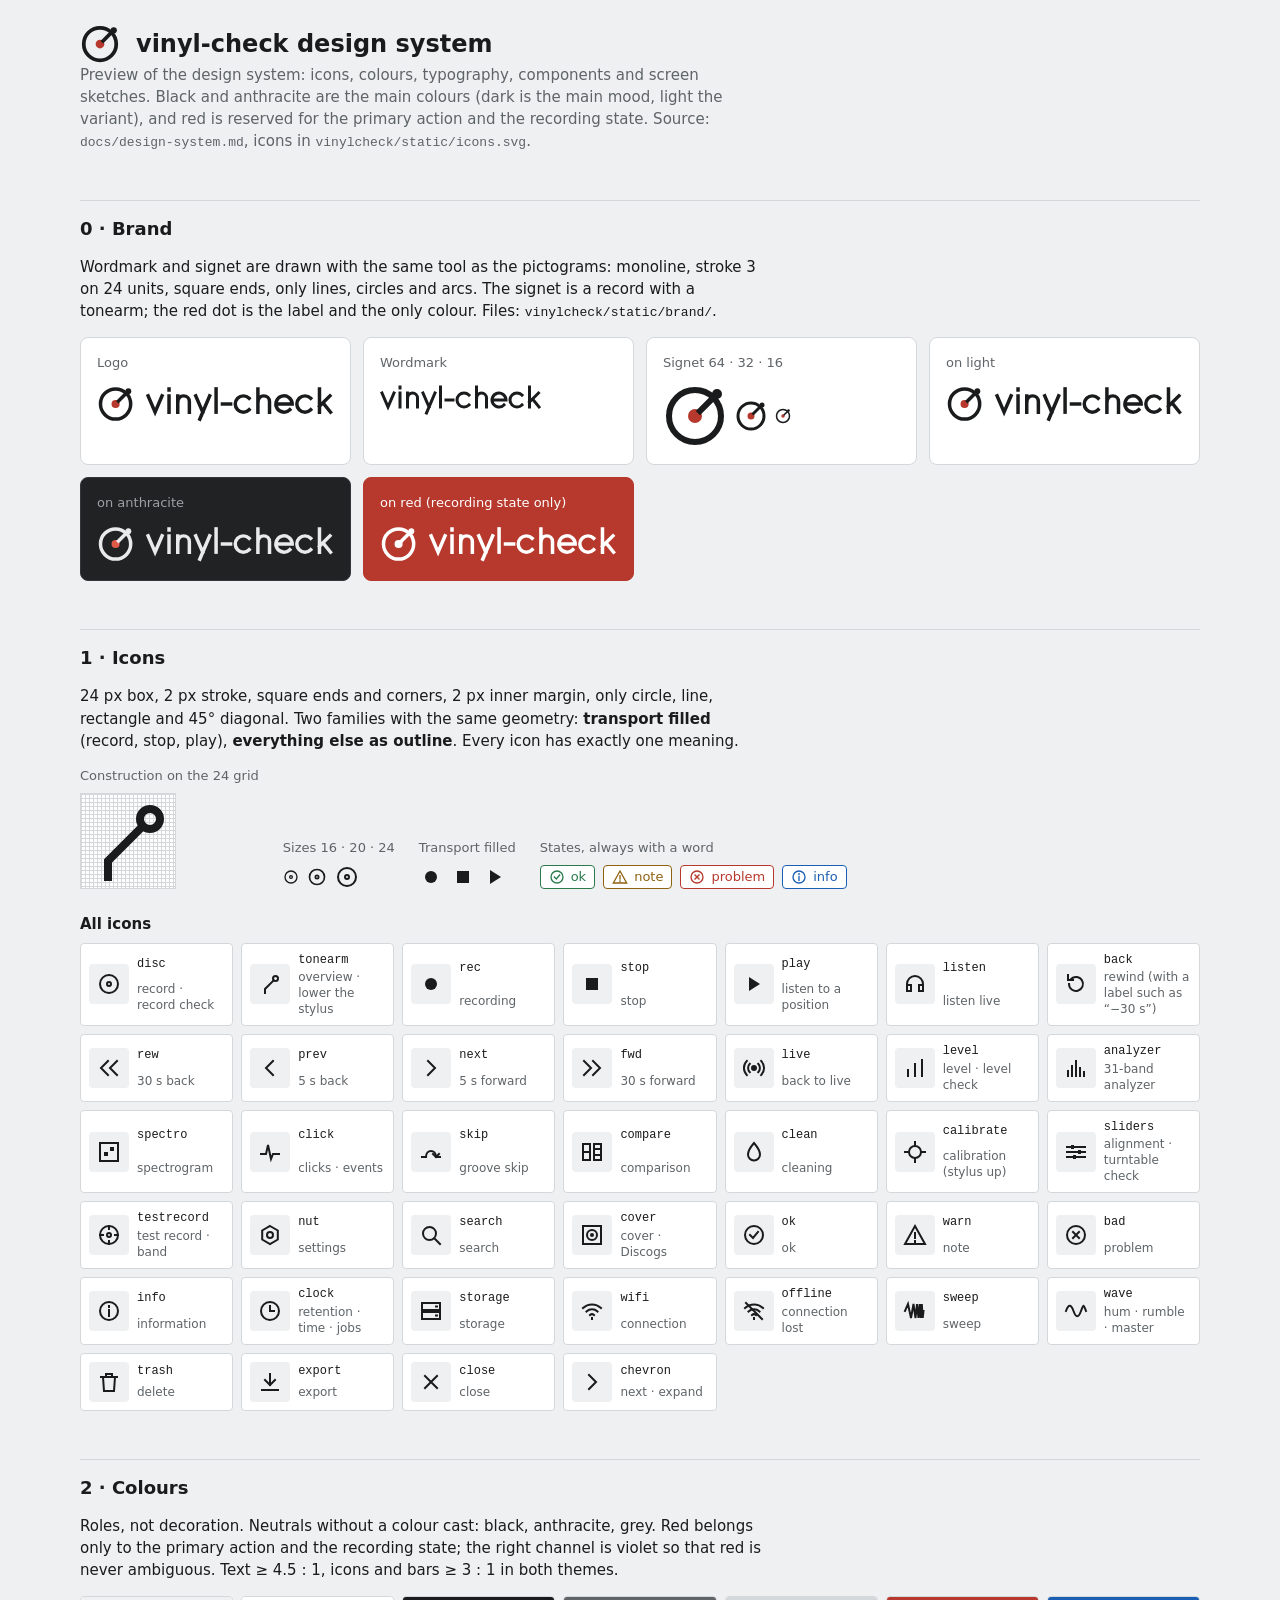
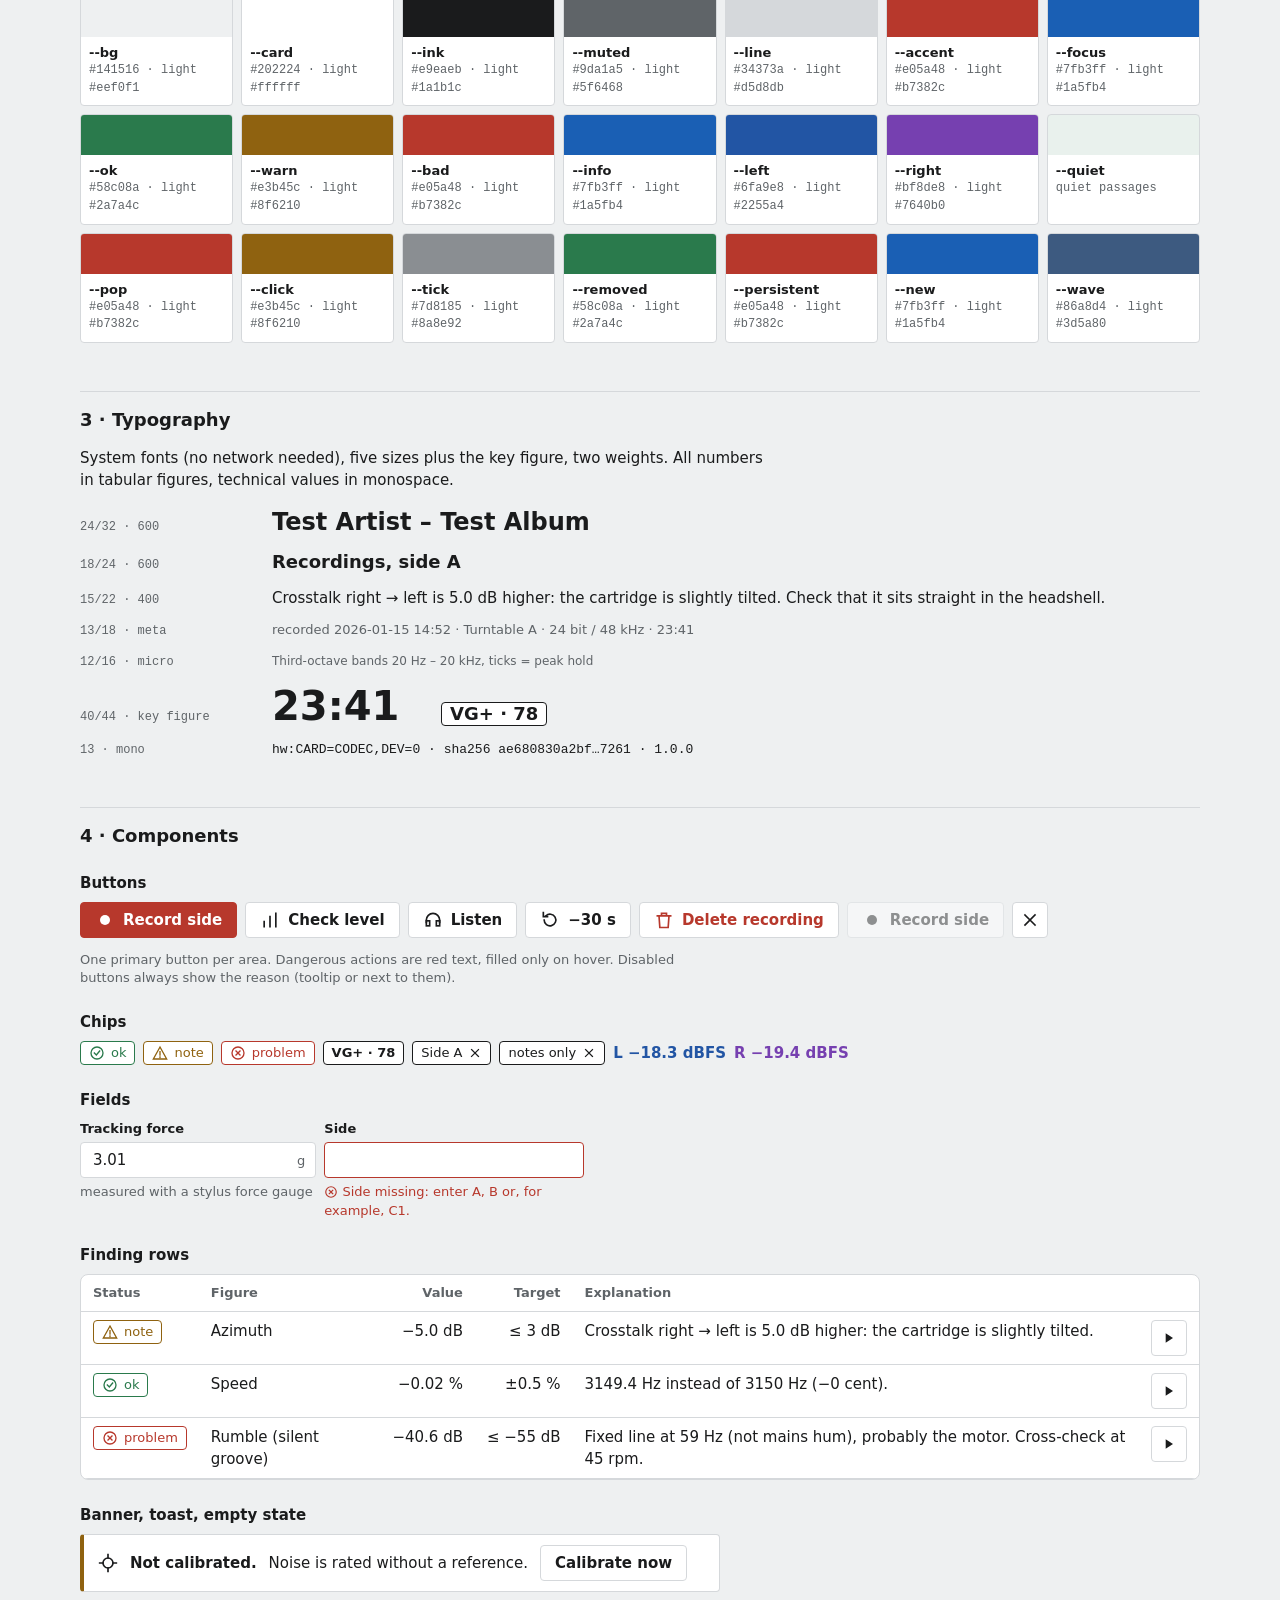
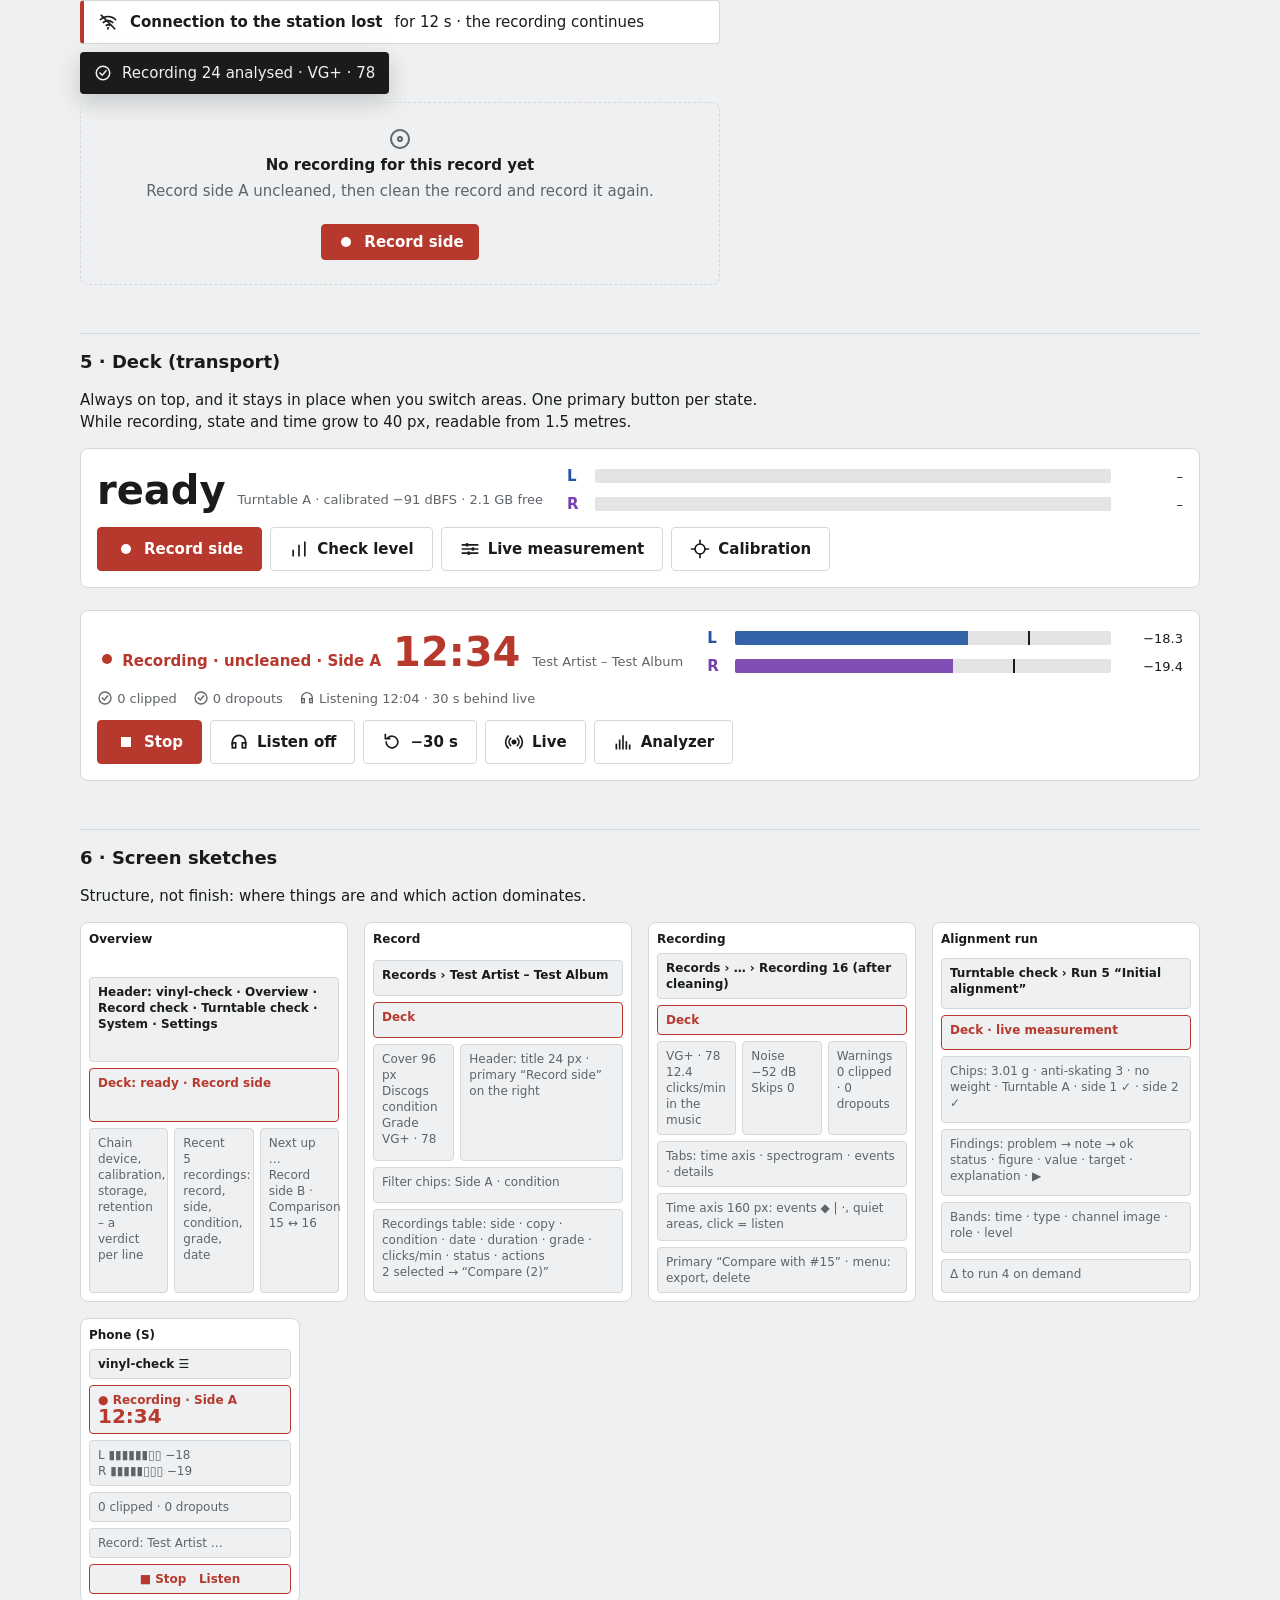
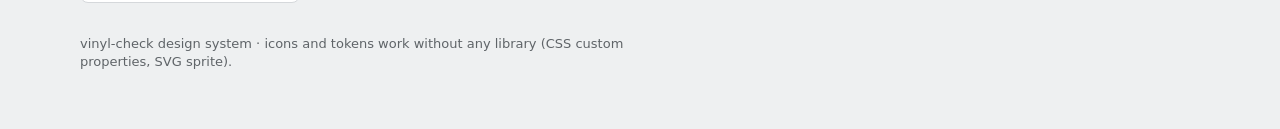
==== docs/design-preview.html @ 753b7df2 "English code base with multilingual interface, packaging and CI - Source code, comments and document" ====
<!doctype html>
<html lang="en">
<meta charset="utf-8">
<meta name="viewport" content="width=device-width, initial-scale=1">
<title>vinyl-check design system</title>
<style>
/* Layout: sections in one column of at most 1120 px, previewing the tokens from docs/design-system.md.
   Dark (black/anthracite) is the main mood and light the variant; red only for the primary action and recording. */
:root {
  --bg:#141516; --card:#202224; --ink:#e9eaeb; --muted:#9da1a5; --line:#34373a;
  --accent:#e05a48; --accent-ink:#141516; --focus:#7fb3ff;
  --ok:#58c08a; --warn:#e3b45c; --bad:#e05a48; --info:#7fb3ff;
  --left:#6fa9e8; --right:#bf8de8; --quiet:rgba(88,192,138,.12); --meter-bg:#2b2e31;
  --pop:#e05a48; --click:#e3b45c; --tick:#7d8185;
  --removed:#58c08a; --persistent:#e05a48; --new:#7fb3ff; --wave:#86a8d4;
  --sans: system-ui, -apple-system, "Segoe UI", Roboto, sans-serif;
  --mono: ui-monospace, "SF Mono", Menlo, Consolas, monospace;
  color-scheme: dark;
}
@media (prefers-color-scheme: light) { :root:not([data-theme="dark"]) {
  --bg:#eef0f1; --card:#ffffff; --ink:#1a1b1c; --muted:#5f6468; --line:#d5d8db;
  --accent:#b7382c; --accent-ink:#ffffff; --focus:#1a5fb4;
  --ok:#2a7a4c; --warn:#8f6210; --bad:#b7382c; --info:#1a5fb4;
  --left:#2255a4; --right:#7640b0; --quiet:rgba(42,122,76,.10); --meter-bg:#e2e4e6;
  --pop:#b7382c; --click:#8f6210; --tick:#8a8e92;
  --removed:#2a7a4c; --persistent:#b7382c; --new:#1a5fb4; --wave:#3d5a80; color-scheme: light; } }
:root[data-theme="light"] {
  --bg:#eef0f1; --card:#ffffff; --ink:#1a1b1c; --muted:#5f6468; --line:#d5d8db;
  --accent:#b7382c; --accent-ink:#ffffff; --focus:#1a5fb4;
  --ok:#2a7a4c; --warn:#8f6210; --bad:#b7382c; --info:#1a5fb4;
  --left:#2255a4; --right:#7640b0; --quiet:rgba(42,122,76,.10); --meter-bg:#e2e4e6;
  --pop:#b7382c; --click:#8f6210; --tick:#8a8e92;
  --removed:#2a7a4c; --persistent:#b7382c; --new:#1a5fb4; --wave:#3d5a80; color-scheme: light; }
* { box-sizing: border-box; }
body { margin:0; background:var(--bg); color:var(--ink); font:15px/1.47 var(--sans); font-variant-numeric: tabular-nums;
  padding-left:max(16px, env(safe-area-inset-left, 0px)); padding-right:max(16px, env(safe-area-inset-right, 0px)); padding-block: 0 48px; }
.wrap { max-width:1120px; margin:0 auto; }
h1 { font-size:24px; line-height:32px; margin:24px 0 4px; font-weight:600; text-wrap:balance; }
h2 { font-size:18px; line-height:24px; margin:48px 0 12px; font-weight:600; padding-top:16px; border-top:1px solid var(--line); }
h3 { font-size:15px; line-height:22px; margin:24px 0 8px; font-weight:600; }
p, li { max-width:72ch; } .lead { color:var(--muted); margin:0 0 8px; }
.meta { font-size:13px; line-height:18px; color:var(--muted); }
code, .mono { font-family:var(--mono); font-size:13px; }
a { color:var(--info); }
:focus-visible { outline:2px solid var(--focus); outline-offset:2px; }
.i { display:inline-block; vertical-align:-0.2em; flex:none; }
/* Brand */
.brand { display:grid; grid-template-columns:repeat(auto-fit, minmax(260px, 1fr)); gap:12px; }
.bcard { background:var(--card); border:1px solid var(--line); border-radius:8px; padding:16px; display:grid; gap:12px; align-content:start; min-width:0; }
.bcard.forced-light { background:#ffffff; color:#1a1b1c; --accent:#b7382c; border-color:#d5d8db; }
.bcard.forced-light .meta { color:#5f6468; }
.bcard.forced-dark { background:#202224; color:#e9eaeb; --accent:#e05a48; border-color:#34373a; }
.bcard.forced-dark .meta { color:#9da1a5; }
.bcard.forced-accent { background:#b7382c; color:#ffffff; --accent:#ffffff; border-color:#b7382c; }
.bcard.forced-accent .meta { color:#ffffff; }
/* Icons */
.icons { display:grid; grid-template-columns:repeat(auto-fill, minmax(150px, 1fr)); gap:8px; }
.ic { display:grid; grid-template-columns:40px 1fr; grid-template-rows:auto auto; column-gap:8px; align-items:center; padding:8px; background:var(--card); border:1px solid var(--line); border-radius:4px; min-width:0; }
.ic-box { grid-row:1 / span 2; width:40px; height:40px; display:flex; align-items:center; justify-content:center; border-radius:4px; background:var(--bg); }
.ic code { font-size:12px; } .ic span { font-size:12px; line-height:16px; color:var(--muted); }
.row { display:flex; flex-wrap:wrap; gap:8px; align-items:center; }
.grid24 { width:96px; height:96px; background-color:var(--card); border:1px solid var(--line);
  background-image:linear-gradient(var(--line) 1px, transparent 1px), linear-gradient(90deg, var(--line) 1px, transparent 1px); background-size:4px 4px; display:flex; align-items:center; justify-content:center; }
.grid24 svg { width:96px; height:96px; }
.fam { display:flex; gap:24px; flex-wrap:wrap; align-items:flex-end; }
.fam > div { display:flex; flex-direction:column; gap:8px; align-items:flex-start; }
/* Colours */
.sw { display:grid; grid-template-columns:repeat(auto-fill, minmax(150px, 1fr)); gap:8px; }
.sw > div { border:1px solid var(--line); border-radius:4px; overflow:hidden; background:var(--card); min-width:0; }
.sw i { display:block; height:40px; }
.sw b { display:block; padding:6px 8px 0; font-size:13px; font-weight:600; }
.sw span { display:block; padding:0 8px 8px; font-size:12px; color:var(--muted); font-family:var(--mono); }
/* Typography */
.type { display:grid; gap:12px; }
.type > div { display:grid; grid-template-columns:minmax(120px, 180px) 1fr; gap:12px; align-items:baseline; min-width:0; }
.type small { font-size:12px; color:var(--muted); font-family:var(--mono); }
.t-title { font-size:24px; line-height:32px; font-weight:600; } .t-h2 { font-size:18px; line-height:24px; font-weight:600; }
.t-body { font-size:15px; line-height:22px; } .t-meta { font-size:13px; line-height:18px; color:var(--muted); }
.t-micro { font-size:12px; line-height:16px; color:var(--muted); } .t-kpi { font-size:40px; line-height:44px; font-weight:600; }
/* Components */
button { font:inherit; font-weight:600; min-height:36px; padding:0 14px; border-radius:4px; border:1px solid var(--line); background:var(--card); color:var(--ink); display:inline-flex; align-items:center; gap:8px; cursor:pointer; }
button.primary { background:var(--accent); border-color:var(--accent); color:var(--accent-ink); }
button.danger { color:var(--bad); } button.danger:hover { background:var(--bad); color:var(--accent-ink); border-color:var(--bad); }
button:disabled { opacity:.45; cursor:default; } button.big { min-height:44px; padding:0 18px; }
button.icon { width:36px; padding:0; justify-content:center; }
.chip { display:inline-flex; align-items:center; gap:6px; font-size:13px; line-height:18px; padding:2px 8px; border-radius:4px; border:1px solid currentColor; background:var(--card); }
.chip.ok { color:var(--ok); } .chip.warn { color:var(--warn); } .chip.bad { color:var(--bad); } .chip.info { color:var(--info); }
.chip.grade { color:var(--ink); font-weight:600; } .chip.filter { color:var(--ink); }
.L { color:var(--left); font-weight:600; } .R { color:var(--right); font-weight:600; }
.field { display:grid; gap:4px; max-width:260px; } .field label { font-weight:600; font-size:13px; }
.field .in { display:flex; align-items:center; border:1px solid var(--line); border-radius:4px; background:var(--card); min-height:36px; padding:0 10px; gap:8px; }
.field .in input { border:0; background:transparent; color:inherit; font:inherit; width:100%; min-width:0; outline:none; }
.field .in span { color:var(--muted); font-size:13px; } .field .help { font-size:13px; color:var(--muted); }
.field.err .in { border-color:var(--bad); } .field.err .help { color:var(--bad); }
table { border-collapse:collapse; width:100%; font-size:15px; } th, td { text-align:left; padding:8px 12px; border-bottom:1px solid var(--line); vertical-align:top; }
th { font-size:13px; color:var(--muted); font-weight:600; } td.num, th.num { text-align:right; white-space:nowrap; }
.tbl { overflow-x:auto; background:var(--card); border:1px solid var(--line); border-radius:8px; }
.banner { display:flex; gap:12px; align-items:center; padding:10px 14px; border:1px solid var(--line); border-left:4px solid var(--warn); border-radius:4px; background:var(--card); flex-wrap:wrap; }
.banner.bad { border-left-color:var(--bad); } .banner.info { border-left-color:var(--info); }
.toast { display:inline-flex; gap:10px; align-items:center; padding:10px 14px; background:var(--ink); color:var(--bg); border-radius:4px; box-shadow:0 8px 24px rgba(0,0,0,.18); }
.empty { padding:24px; text-align:center; color:var(--muted); border:1px dashed var(--line); border-radius:8px; }
.empty b { color:var(--ink); display:block; margin-bottom:4px; }
/* Deck */
.deck { background:var(--card); border:1px solid var(--line); border-radius:8px; padding:16px; display:grid; gap:12px; }
.deck .top { display:flex; gap:16px 24px; flex-wrap:wrap; align-items:center; justify-content:space-between; }
.state { display:flex; gap:12px; align-items:baseline; flex-wrap:wrap; }
.state .kpi { font-size:40px; line-height:44px; font-weight:600; }
.deck.rec .state .kpi, .deck.rec .state .w { color:var(--accent); }
.meter { display:grid; gap:6px; flex:1 1 280px; min-width:0; }
.ch { display:grid; grid-template-columns:20px 1fr 64px; gap:8px; align-items:center; }
.bar { height:14px; background:var(--meter-bg); border-radius:2px; position:relative; overflow:hidden; }
.bar i { position:absolute; left:0; top:0; bottom:0; } .bar .rms { opacity:.9; } .bar .pk { width:2px; background:var(--ink); }
.ch:nth-child(1) .rms { background:var(--left); } .ch:nth-child(2) .rms { background:var(--right); }
.ch .v { text-align:right; font-size:13px; }
.warnline { display:flex; gap:16px; flex-wrap:wrap; font-size:13px; color:var(--muted); }
.buttons { display:flex; gap:8px; flex-wrap:wrap; }
/* Screen sketches */
.sk { display:grid; grid-template-columns:repeat(auto-fit, minmax(260px, 1fr)); gap:16px; }
.frame { border:1px solid var(--line); border-radius:8px; background:var(--card); padding:8px; display:grid; gap:6px; font-size:12px; line-height:16px; color:var(--muted); min-width:0; }
.frame .b { border:1px solid var(--line); border-radius:4px; padding:6px 8px; background:var(--bg); min-width:0; }
.frame .b.acc { border-color:var(--accent); color:var(--accent); font-weight:600; }
.frame .b.ink { color:var(--ink); font-weight:600; }
.frame .two { display:grid; grid-template-columns:1fr 2fr; gap:6px; } .frame .three { display:grid; grid-template-columns:1fr 1fr 1fr; gap:6px; }
.frame .cap { font-weight:600; color:var(--ink); }
.phone { max-width:220px; }
@media (prefers-reduced-motion: no-preference) { button { transition: background .12s, color .12s; } }
</style>
<svg xmlns="http://www.w3.org/2000/svg" style="display:none">
<!-- vinyl-check icon set (copy of vinylcheck/static/icons.svg): 24 px box, 2 px stroke, square ends and corners,
     2 px inner margin, only circle/line/rectangle/45°. Outline = objects and states, filled = transport
     (rec, stop, play). Usage: &lt;svg class="i" width="20" height="20" aria-hidden="true"&gt;&lt;use href="icons.svg#i-rec"/&gt;&lt;/svg&gt;
     Every icon has exactly one meaning (list in docs/design-system.md). -->
<symbol id="i-disc" viewBox="0 0 24 24"><g fill="none" stroke="currentColor" stroke-width="2" stroke-linecap="square" stroke-linejoin="miter"><circle cx="12" cy="12" r="9"/><circle cx="12" cy="12" r="2"/></g></symbol>
<symbol id="i-tonearm" viewBox="0 0 24 24"><g fill="none" stroke="currentColor" stroke-width="2" stroke-linecap="square" stroke-linejoin="miter"><circle cx="17.5" cy="6.5" r="2.5"/><path d="M15.7 8.3 7 17v4"/></g></symbol>
<symbol id="i-rec" viewBox="0 0 24 24"><g fill="currentColor" stroke="none"><circle cx="12" cy="12" r="6"/></g></symbol>
<symbol id="i-stop" viewBox="0 0 24 24"><g fill="currentColor" stroke="none"><rect x="6" y="6" width="12" height="12"/></g></symbol>
<symbol id="i-play" viewBox="0 0 24 24"><g fill="currentColor" stroke="none"><path d="M7 5v14l11-7z"/></g></symbol>
<symbol id="i-listen" viewBox="0 0 24 24"><g fill="none" stroke="currentColor" stroke-width="2" stroke-linecap="square" stroke-linejoin="miter"><path d="M4 15v-3a8 8 0 0 1 16 0v3"/><rect x="4" y="13" width="4" height="6"/><rect x="16" y="13" width="4" height="6"/></g></symbol>
<symbol id="i-back" viewBox="0 0 24 24"><g fill="none" stroke="currentColor" stroke-width="2" stroke-linecap="square" stroke-linejoin="miter"><path d="M5 12a7 7 0 1 0 2.1-5"/><path d="M4 3v5h5"/></g></symbol>
<symbol id="i-live" viewBox="0 0 24 24"><g fill="none" stroke="currentColor" stroke-width="2" stroke-linecap="square" stroke-linejoin="miter"><circle cx="12" cy="12" r="2" fill="currentColor"/><path d="M7.8 7.8a6 6 0 0 0 0 8.4"/><path d="M16.2 7.8a6 6 0 0 1 0 8.4"/><path d="M4.9 4.9a10 10 0 0 0 0 14.2"/><path d="M19.1 4.9a10 10 0 0 1 0 14.2"/></g></symbol>
<symbol id="i-level" viewBox="0 0 24 24"><g fill="none" stroke="currentColor" stroke-width="2" stroke-linecap="square" stroke-linejoin="miter"><path d="M5 20v-6"/><path d="M12 20V8"/><path d="M19 20V4"/></g></symbol>
<symbol id="i-analyzer" viewBox="0 0 24 24"><g fill="none" stroke="currentColor" stroke-width="2" stroke-linecap="square" stroke-linejoin="miter"><path d="M4 20v-5"/><path d="M8 20V10"/><path d="M12 20V5"/><path d="M16 20v-8"/><path d="M20 20v-4"/></g></symbol>
<symbol id="i-spectro" viewBox="0 0 24 24"><g fill="none" stroke="currentColor" stroke-width="2" stroke-linecap="square" stroke-linejoin="miter"><rect x="3" y="3" width="18" height="18"/><rect x="7" y="12" width="4" height="4" fill="currentColor" stroke="none"/><rect x="13" y="7" width="4" height="4" fill="currentColor" stroke="none"/></g></symbol>
<symbol id="i-click" viewBox="0 0 24 24"><g fill="none" stroke="currentColor" stroke-width="2" stroke-linecap="square" stroke-linejoin="miter"><path d="M3 14h5l2-9 3 14 2-5h6"/></g></symbol>
<symbol id="i-skip" viewBox="0 0 24 24"><g fill="none" stroke="currentColor" stroke-width="2" stroke-linecap="square" stroke-linejoin="miter"><path d="M3 17h4"/><path d="M7 17c0-8 10-8 10 0"/><path d="M17 17h4"/><path d="M14 14l3 3 3-3"/></g></symbol>
<symbol id="i-compare" viewBox="0 0 24 24"><g fill="none" stroke="currentColor" stroke-width="2" stroke-linecap="square" stroke-linejoin="miter"><rect x="3" y="4" width="7" height="16"/><rect x="14" y="4" width="7" height="16"/><path d="M5 12h3M16 9h3M16 15h3"/></g></symbol>
<symbol id="i-clean" viewBox="0 0 24 24"><g fill="none" stroke="currentColor" stroke-width="2" stroke-linecap="square" stroke-linejoin="miter"><path d="M12 3c0 0 6 7 6 11.5a6 6 0 0 1-12 0C6 10 12 3 12 3z"/></g></symbol>
<symbol id="i-calibrate" viewBox="0 0 24 24"><g fill="none" stroke="currentColor" stroke-width="2" stroke-linecap="square" stroke-linejoin="miter"><circle cx="12" cy="12" r="6"/><path d="M12 2v4M12 18v4M2 12h4M18 12h4"/></g></symbol>
<symbol id="i-sliders" viewBox="0 0 24 24"><g fill="none" stroke="currentColor" stroke-width="2" stroke-linecap="square" stroke-linejoin="miter"><path d="M3 7h18M3 12h18M3 17h18"/><rect x="7" y="5" width="3" height="4" fill="currentColor" stroke="none"/><rect x="14" y="10" width="3" height="4" fill="currentColor" stroke="none"/><rect x="9" y="15" width="3" height="4" fill="currentColor" stroke="none"/></g></symbol>
<symbol id="i-testrecord" viewBox="0 0 24 24"><g fill="none" stroke="currentColor" stroke-width="2" stroke-linecap="square" stroke-linejoin="miter"><circle cx="12" cy="12" r="9"/><circle cx="12" cy="12" r="2"/><path d="M12 3v3M21 12h-3M12 21v-3M3 12h3"/></g></symbol>
<symbol id="i-nut" viewBox="0 0 24 24"><g fill="none" stroke="currentColor" stroke-width="2" stroke-linecap="square" stroke-linejoin="miter"><path d="M12 3l7.8 4.5v9L12 21l-7.8-4.5v-9z"/><circle cx="12" cy="12" r="3"/></g></symbol>
<symbol id="i-search" viewBox="0 0 24 24"><g fill="none" stroke="currentColor" stroke-width="2" stroke-linecap="square" stroke-linejoin="miter"><circle cx="10.5" cy="10.5" r="6.5"/><path d="M15.5 15.5 21 21"/></g></symbol>
<symbol id="i-cover" viewBox="0 0 24 24"><g fill="none" stroke="currentColor" stroke-width="2" stroke-linecap="square" stroke-linejoin="miter"><rect x="3" y="3" width="18" height="18"/><circle cx="12" cy="12" r="5"/><circle cx="12" cy="12" r="1" fill="currentColor"/></g></symbol>
<symbol id="i-ok" viewBox="0 0 24 24"><g fill="none" stroke="currentColor" stroke-width="2" stroke-linecap="square" stroke-linejoin="miter"><circle cx="12" cy="12" r="9"/><path d="M8 12l3 3 5-6"/></g></symbol>
<symbol id="i-warn" viewBox="0 0 24 24"><g fill="none" stroke="currentColor" stroke-width="2" stroke-linecap="square" stroke-linejoin="miter"><path d="M12 3l10 18H2z"/><path d="M12 10v5"/><path d="M12 18v1"/></g></symbol>
<symbol id="i-bad" viewBox="0 0 24 24"><g fill="none" stroke="currentColor" stroke-width="2" stroke-linecap="square" stroke-linejoin="miter"><circle cx="12" cy="12" r="9"/><path d="M9 9l6 6M15 9l-6 6"/></g></symbol>
<symbol id="i-info" viewBox="0 0 24 24"><g fill="none" stroke="currentColor" stroke-width="2" stroke-linecap="square" stroke-linejoin="miter"><circle cx="12" cy="12" r="9"/><path d="M12 11v6"/><path d="M12 7v1"/></g></symbol>
<symbol id="i-clock" viewBox="0 0 24 24"><g fill="none" stroke="currentColor" stroke-width="2" stroke-linecap="square" stroke-linejoin="miter"><circle cx="12" cy="12" r="9"/><path d="M12 7v5h4"/></g></symbol>
<symbol id="i-storage" viewBox="0 0 24 24"><g fill="none" stroke="currentColor" stroke-width="2" stroke-linecap="square" stroke-linejoin="miter"><rect x="3" y="4" width="18" height="7"/><rect x="3" y="13" width="18" height="7"/><path d="M17 7.5h1M17 16.5h1"/></g></symbol>
<symbol id="i-wifi" viewBox="0 0 24 24"><g fill="none" stroke="currentColor" stroke-width="2" stroke-linecap="square" stroke-linejoin="miter"><path d="M3 9a13 13 0 0 1 18 0"/><path d="M6.5 12.5a8 8 0 0 1 11 0"/><path d="M10 16a3 3 0 0 1 4 0"/><path d="M12 19v1"/></g></symbol>
<symbol id="i-offline" viewBox="0 0 24 24"><g fill="none" stroke="currentColor" stroke-width="2" stroke-linecap="square" stroke-linejoin="miter"><path d="M3 9a13 13 0 0 1 18 0"/><path d="M6.5 12.5a8 8 0 0 1 11 0"/><path d="M10 16a3 3 0 0 1 4 0"/><path d="M12 19v1"/><path d="M4 4l16 16"/></g></symbol>
<symbol id="i-sweep" viewBox="0 0 24 24"><g fill="none" stroke="currentColor" stroke-width="2" stroke-linecap="square" stroke-linejoin="miter"><path d="M2 12 5 5l3 14 2.5-14 2 14 1.5-14 1.5 14 1.2-14 1.1 14 1-14 .9 14 .8-7"/></g></symbol>
<symbol id="i-wave" viewBox="0 0 24 24"><g fill="none" stroke="currentColor" stroke-width="2" stroke-linecap="square" stroke-linejoin="miter"><path d="M2 12c2.5-7 5-7 7.5 0s5 7 7.5 0 2.5-7 5 0"/></g></symbol>
<symbol id="i-trash" viewBox="0 0 24 24"><g fill="none" stroke="currentColor" stroke-width="2" stroke-linecap="square" stroke-linejoin="miter"><path d="M4 7h16M9 7V4h6v3M6 7l1 14h10l1-14"/></g></symbol>
<symbol id="i-export" viewBox="0 0 24 24"><g fill="none" stroke="currentColor" stroke-width="2" stroke-linecap="square" stroke-linejoin="miter"><path d="M12 4v11M7 10l5 5 5-5"/><path d="M4 20h16"/></g></symbol>
<symbol id="i-close" viewBox="0 0 24 24"><g fill="none" stroke="currentColor" stroke-width="2" stroke-linecap="square" stroke-linejoin="miter"><path d="M6 6l12 12M18 6 6 18"/></g></symbol>
<symbol id="i-chevron" viewBox="0 0 24 24"><g fill="none" stroke="currentColor" stroke-width="2" stroke-linecap="square" stroke-linejoin="miter"><path d="M9 5l7 7-7 7"/></g></symbol>
<symbol id="i-rew" viewBox="0 0 24 24"><g fill="none" stroke="currentColor" stroke-width="2" stroke-linecap="square" stroke-linejoin="miter"><path d="M11 5l-7 7 7 7"/><path d="M20 5l-7 7 7 7"/></g></symbol>
<symbol id="i-fwd" viewBox="0 0 24 24"><g fill="none" stroke="currentColor" stroke-width="2" stroke-linecap="square" stroke-linejoin="miter"><path d="M4 5l7 7-7 7"/><path d="M13 5l7 7-7 7"/></g></symbol>
<symbol id="i-prev" viewBox="0 0 24 24"><g fill="none" stroke="currentColor" stroke-width="2" stroke-linecap="square" stroke-linejoin="miter"><path d="M15 5l-7 7 7 7"/></g></symbol>
<symbol id="i-next" viewBox="0 0 24 24"><g fill="none" stroke="currentColor" stroke-width="2" stroke-linecap="square" stroke-linejoin="miter"><path d="M9 5l7 7-7 7"/></g></symbol>
</svg>

<div class="wrap">
<div class="row" style="margin-top:24px;gap:16px"><svg viewBox="0 0 32 32" height="40" role="img" aria-label="vinyl-check signet"><g transform="translate(0 0)"><circle cx="16" cy="16" r="13" fill="none" stroke="currentColor" stroke-width="3"/><circle cx="16" cy="16" r="3.5" fill="var(--accent)"/><circle cx="27" cy="5" r="2.5" fill="currentColor"/><path d="M25.2 6.8 18.5 13.5" fill="none" stroke="currentColor" stroke-width="3" stroke-linecap="square"/></g></svg><h1 style="margin:0">vinyl-check design system</h1></div>
<p class="lead">Preview of the design system: icons, colours, typography, components and screen sketches. Black and anthracite are the main colours (dark is the main mood, light the variant), and red is reserved for the primary action and the recording state. Source: <code>docs/design-system.md</code>, icons in <code>vinylcheck/static/icons.svg</code>.</p>

<h2>0 · Brand</h2>
<p>Wordmark and signet are drawn with the same tool as the pictograms: monoline, stroke 3 on 24 units, square ends, only lines, circles and arcs. The signet is a record with a tonearm; the red dot is the label and the only colour. Files: <code>vinylcheck/static/brand/</code>.</p>
<div class="brand">
  <div class="bcard"><span class="meta">Logo</span><svg viewBox="0 0 204 32" height="40" style="max-width:100%" role="img" aria-label="vinyl-check"><g transform="translate(0 0)"><circle cx="16" cy="16" r="13" fill="none" stroke="currentColor" stroke-width="3"/><circle cx="16" cy="16" r="3.5" fill="var(--accent)"/><circle cx="27" cy="5" r="2.5" fill="currentColor"/><path d="M25.2 6.8 18.5 13.5" fill="none" stroke="currentColor" stroke-width="3" stroke-linecap="square"/></g><g transform="translate(42 0)"><g fill="none" stroke="currentColor" stroke-width="3" stroke-linecap="square" stroke-linejoin="miter" transform="translate(2 1)">
<path transform="translate(0 0)" d="M0 8 L6 22 L12 8"/>
<path transform="translate(16 0)" d="M2 8 V22 M2 2 V3"/>
<path transform="translate(24 0)" d="M1.5 8 V22 M1.5 13 a5 5 0 0 1 10 0 V22"/>
<path transform="translate(41 0)" d="M0 8 L6 22 M12 8 L3.5 28"/>
<path transform="translate(57 0)" d="M1.5 2 V22"/>
<path transform="translate(64 0)" d="M0 15 H7"/>
<path transform="translate(75 0)" d="M11.95 10.05 A7 7 0 1 0 11.95 19.95"/>
<path transform="translate(93 0)" d="M1.5 2 V22 M1.5 13 a5 5 0 0 1 10 0 V22"/>
<path transform="translate(110 0)" d="M0.5 15 H14 A7 7 0 1 0 11.95 19.95"/>
<path transform="translate(128 0)" d="M11.95 10.05 A7 7 0 1 0 11.95 19.95"/>
<path transform="translate(146 0)" d="M1.5 2 V22 M10.5 8 L1.5 17 M4.5 14 L11 22"/>
</g></g></svg></div>
  <div class="bcard"><span class="meta">Wordmark</span><svg viewBox="0 0 162 32" height="32" style="max-width:100%" role="img" aria-label="vinyl-check"><g fill="none" stroke="currentColor" stroke-width="3" stroke-linecap="square" stroke-linejoin="miter" transform="translate(2 1)">
<path transform="translate(0 0)" d="M0 8 L6 22 L12 8"/>
<path transform="translate(16 0)" d="M2 8 V22 M2 2 V3"/>
<path transform="translate(24 0)" d="M1.5 8 V22 M1.5 13 a5 5 0 0 1 10 0 V22"/>
<path transform="translate(41 0)" d="M0 8 L6 22 M12 8 L3.5 28"/>
<path transform="translate(57 0)" d="M1.5 2 V22"/>
<path transform="translate(64 0)" d="M0 15 H7"/>
<path transform="translate(75 0)" d="M11.95 10.05 A7 7 0 1 0 11.95 19.95"/>
<path transform="translate(93 0)" d="M1.5 2 V22 M1.5 13 a5 5 0 0 1 10 0 V22"/>
<path transform="translate(110 0)" d="M0.5 15 H14 A7 7 0 1 0 11.95 19.95"/>
<path transform="translate(128 0)" d="M11.95 10.05 A7 7 0 1 0 11.95 19.95"/>
<path transform="translate(146 0)" d="M1.5 2 V22 M10.5 8 L1.5 17 M4.5 14 L11 22"/>
</g></svg></div>
  <div class="bcard"><span class="meta">Signet 64 · 32 · 16</span><div class="row"><svg viewBox="0 0 32 32" height="64" role="img" aria-label="vinyl-check signet"><g transform="translate(0 0)"><circle cx="16" cy="16" r="13" fill="none" stroke="currentColor" stroke-width="3"/><circle cx="16" cy="16" r="3.5" fill="var(--accent)"/><circle cx="27" cy="5" r="2.5" fill="currentColor"/><path d="M25.2 6.8 18.5 13.5" fill="none" stroke="currentColor" stroke-width="3" stroke-linecap="square"/></g></svg><svg viewBox="0 0 32 32" height="32" role="img" aria-label="vinyl-check signet"><g transform="translate(0 0)"><circle cx="16" cy="16" r="13" fill="none" stroke="currentColor" stroke-width="3"/><circle cx="16" cy="16" r="3.5" fill="var(--accent)"/><circle cx="27" cy="5" r="2.5" fill="currentColor"/><path d="M25.2 6.8 18.5 13.5" fill="none" stroke="currentColor" stroke-width="3" stroke-linecap="square"/></g></svg><svg viewBox="0 0 32 32" height="16" role="img" aria-label="vinyl-check signet"><g transform="translate(0 0)"><circle cx="16" cy="16" r="13" fill="none" stroke="currentColor" stroke-width="3"/><circle cx="16" cy="16" r="3.5" fill="var(--accent)"/><circle cx="27" cy="5" r="2.5" fill="currentColor"/><path d="M25.2 6.8 18.5 13.5" fill="none" stroke="currentColor" stroke-width="3" stroke-linecap="square"/></g></svg></div></div>
  <div class="bcard forced-light"><span class="meta">on light</span><svg viewBox="0 0 204 32" height="40" style="max-width:100%" role="img" aria-label="vinyl-check"><g transform="translate(0 0)"><circle cx="16" cy="16" r="13" fill="none" stroke="currentColor" stroke-width="3"/><circle cx="16" cy="16" r="3.5" fill="var(--accent)"/><circle cx="27" cy="5" r="2.5" fill="currentColor"/><path d="M25.2 6.8 18.5 13.5" fill="none" stroke="currentColor" stroke-width="3" stroke-linecap="square"/></g><g transform="translate(42 0)"><g fill="none" stroke="currentColor" stroke-width="3" stroke-linecap="square" stroke-linejoin="miter" transform="translate(2 1)">
<path transform="translate(0 0)" d="M0 8 L6 22 L12 8"/>
<path transform="translate(16 0)" d="M2 8 V22 M2 2 V3"/>
<path transform="translate(24 0)" d="M1.5 8 V22 M1.5 13 a5 5 0 0 1 10 0 V22"/>
<path transform="translate(41 0)" d="M0 8 L6 22 M12 8 L3.5 28"/>
<path transform="translate(57 0)" d="M1.5 2 V22"/>
<path transform="translate(64 0)" d="M0 15 H7"/>
<path transform="translate(75 0)" d="M11.95 10.05 A7 7 0 1 0 11.95 19.95"/>
<path transform="translate(93 0)" d="M1.5 2 V22 M1.5 13 a5 5 0 0 1 10 0 V22"/>
<path transform="translate(110 0)" d="M0.5 15 H14 A7 7 0 1 0 11.95 19.95"/>
<path transform="translate(128 0)" d="M11.95 10.05 A7 7 0 1 0 11.95 19.95"/>
<path transform="translate(146 0)" d="M1.5 2 V22 M10.5 8 L1.5 17 M4.5 14 L11 22"/>
</g></g></svg></div>
  <div class="bcard forced-dark"><span class="meta">on anthracite</span><svg viewBox="0 0 204 32" height="40" style="max-width:100%" role="img" aria-label="vinyl-check"><g transform="translate(0 0)"><circle cx="16" cy="16" r="13" fill="none" stroke="currentColor" stroke-width="3"/><circle cx="16" cy="16" r="3.5" fill="var(--accent)"/><circle cx="27" cy="5" r="2.5" fill="currentColor"/><path d="M25.2 6.8 18.5 13.5" fill="none" stroke="currentColor" stroke-width="3" stroke-linecap="square"/></g><g transform="translate(42 0)"><g fill="none" stroke="currentColor" stroke-width="3" stroke-linecap="square" stroke-linejoin="miter" transform="translate(2 1)">
<path transform="translate(0 0)" d="M0 8 L6 22 L12 8"/>
<path transform="translate(16 0)" d="M2 8 V22 M2 2 V3"/>
<path transform="translate(24 0)" d="M1.5 8 V22 M1.5 13 a5 5 0 0 1 10 0 V22"/>
<path transform="translate(41 0)" d="M0 8 L6 22 M12 8 L3.5 28"/>
<path transform="translate(57 0)" d="M1.5 2 V22"/>
<path transform="translate(64 0)" d="M0 15 H7"/>
<path transform="translate(75 0)" d="M11.95 10.05 A7 7 0 1 0 11.95 19.95"/>
<path transform="translate(93 0)" d="M1.5 2 V22 M1.5 13 a5 5 0 0 1 10 0 V22"/>
<path transform="translate(110 0)" d="M0.5 15 H14 A7 7 0 1 0 11.95 19.95"/>
<path transform="translate(128 0)" d="M11.95 10.05 A7 7 0 1 0 11.95 19.95"/>
<path transform="translate(146 0)" d="M1.5 2 V22 M10.5 8 L1.5 17 M4.5 14 L11 22"/>
</g></g></svg></div>
  <div class="bcard forced-accent"><span class="meta">on red (recording state only)</span><svg viewBox="0 0 204 32" height="40" style="max-width:100%" role="img" aria-label="vinyl-check"><g transform="translate(0 0)"><circle cx="16" cy="16" r="13" fill="none" stroke="currentColor" stroke-width="3"/><circle cx="16" cy="16" r="3.5" fill="var(--accent)"/><circle cx="27" cy="5" r="2.5" fill="currentColor"/><path d="M25.2 6.8 18.5 13.5" fill="none" stroke="currentColor" stroke-width="3" stroke-linecap="square"/></g><g transform="translate(42 0)"><g fill="none" stroke="currentColor" stroke-width="3" stroke-linecap="square" stroke-linejoin="miter" transform="translate(2 1)">
<path transform="translate(0 0)" d="M0 8 L6 22 L12 8"/>
<path transform="translate(16 0)" d="M2 8 V22 M2 2 V3"/>
<path transform="translate(24 0)" d="M1.5 8 V22 M1.5 13 a5 5 0 0 1 10 0 V22"/>
<path transform="translate(41 0)" d="M0 8 L6 22 M12 8 L3.5 28"/>
<path transform="translate(57 0)" d="M1.5 2 V22"/>
<path transform="translate(64 0)" d="M0 15 H7"/>
<path transform="translate(75 0)" d="M11.95 10.05 A7 7 0 1 0 11.95 19.95"/>
<path transform="translate(93 0)" d="M1.5 2 V22 M1.5 13 a5 5 0 0 1 10 0 V22"/>
<path transform="translate(110 0)" d="M0.5 15 H14 A7 7 0 1 0 11.95 19.95"/>
<path transform="translate(128 0)" d="M11.95 10.05 A7 7 0 1 0 11.95 19.95"/>
<path transform="translate(146 0)" d="M1.5 2 V22 M10.5 8 L1.5 17 M4.5 14 L11 22"/>
</g></g></svg></div>
</div>
<h2>1 · Icons</h2>
<p>24 px box, 2 px stroke, square ends and corners, 2 px inner margin, only circle, line, rectangle and 45° diagonal. Two families with the same geometry: <b>transport filled</b> (record, stop, play), <b>everything else as outline</b>. Every icon has exactly one meaning.</p>
<div class="fam">
  <div><span class="meta">Construction on the 24 grid</span><div class="grid24"><svg class="i" width="96" height="96" aria-hidden="true"><use href="#i-tonearm"/></svg></div></div>
  <div><span class="meta">Sizes 16 · 20 · 24</span><div class="row"><svg class="i" width="16" height="16" aria-hidden="true"><use href="#i-disc"/></svg> <svg class="i" width="20" height="20" aria-hidden="true"><use href="#i-disc"/></svg> <svg class="i" width="24" height="24" aria-hidden="true"><use href="#i-disc"/></svg></div></div>
  <div><span class="meta">Transport filled</span><div class="row"><svg class="i" width="24" height="24" aria-hidden="true"><use href="#i-rec"/></svg> <svg class="i" width="24" height="24" aria-hidden="true"><use href="#i-stop"/></svg> <svg class="i" width="24" height="24" aria-hidden="true"><use href="#i-play"/></svg></div></div>
  <div><span class="meta">States, always with a word</span><div class="row"><span class="chip ok"><svg class="i" width="16" height="16" aria-hidden="true"><use href="#i-ok"/></svg> ok</span><span class="chip warn"><svg class="i" width="16" height="16" aria-hidden="true"><use href="#i-warn"/></svg> note</span><span class="chip bad"><svg class="i" width="16" height="16" aria-hidden="true"><use href="#i-bad"/></svg> problem</span><span class="chip info"><svg class="i" width="16" height="16" aria-hidden="true"><use href="#i-info"/></svg> info</span></div></div>
</div>
<h3>All icons</h3>
<div class="icons">
<div class="ic"><div class="ic-box"><svg class="i" width="24" height="24" aria-hidden="true"><use href="#i-disc"/></svg></div><code>disc</code><span>record · record check</span></div>
<div class="ic"><div class="ic-box"><svg class="i" width="24" height="24" aria-hidden="true"><use href="#i-tonearm"/></svg></div><code>tonearm</code><span>overview · lower the stylus</span></div>
<div class="ic"><div class="ic-box"><svg class="i" width="24" height="24" aria-hidden="true"><use href="#i-rec"/></svg></div><code>rec</code><span>recording</span></div>
<div class="ic"><div class="ic-box"><svg class="i" width="24" height="24" aria-hidden="true"><use href="#i-stop"/></svg></div><code>stop</code><span>stop</span></div>
<div class="ic"><div class="ic-box"><svg class="i" width="24" height="24" aria-hidden="true"><use href="#i-play"/></svg></div><code>play</code><span>listen to a position</span></div>
<div class="ic"><div class="ic-box"><svg class="i" width="24" height="24" aria-hidden="true"><use href="#i-listen"/></svg></div><code>listen</code><span>listen live</span></div>
<div class="ic"><div class="ic-box"><svg class="i" width="24" height="24" aria-hidden="true"><use href="#i-back"/></svg></div><code>back</code><span>rewind (with a label such as “−30 s”)</span></div>
<div class="ic"><div class="ic-box"><svg class="i" width="24" height="24" aria-hidden="true"><use href="#i-rew"/></svg></div><code>rew</code><span>30 s back</span></div>
<div class="ic"><div class="ic-box"><svg class="i" width="24" height="24" aria-hidden="true"><use href="#i-prev"/></svg></div><code>prev</code><span>5 s back</span></div>
<div class="ic"><div class="ic-box"><svg class="i" width="24" height="24" aria-hidden="true"><use href="#i-next"/></svg></div><code>next</code><span>5 s forward</span></div>
<div class="ic"><div class="ic-box"><svg class="i" width="24" height="24" aria-hidden="true"><use href="#i-fwd"/></svg></div><code>fwd</code><span>30 s forward</span></div>
<div class="ic"><div class="ic-box"><svg class="i" width="24" height="24" aria-hidden="true"><use href="#i-live"/></svg></div><code>live</code><span>back to live</span></div>
<div class="ic"><div class="ic-box"><svg class="i" width="24" height="24" aria-hidden="true"><use href="#i-level"/></svg></div><code>level</code><span>level · level check</span></div>
<div class="ic"><div class="ic-box"><svg class="i" width="24" height="24" aria-hidden="true"><use href="#i-analyzer"/></svg></div><code>analyzer</code><span>31-band analyzer</span></div>
<div class="ic"><div class="ic-box"><svg class="i" width="24" height="24" aria-hidden="true"><use href="#i-spectro"/></svg></div><code>spectro</code><span>spectrogram</span></div>
<div class="ic"><div class="ic-box"><svg class="i" width="24" height="24" aria-hidden="true"><use href="#i-click"/></svg></div><code>click</code><span>clicks · events</span></div>
<div class="ic"><div class="ic-box"><svg class="i" width="24" height="24" aria-hidden="true"><use href="#i-skip"/></svg></div><code>skip</code><span>groove skip</span></div>
<div class="ic"><div class="ic-box"><svg class="i" width="24" height="24" aria-hidden="true"><use href="#i-compare"/></svg></div><code>compare</code><span>comparison</span></div>
<div class="ic"><div class="ic-box"><svg class="i" width="24" height="24" aria-hidden="true"><use href="#i-clean"/></svg></div><code>clean</code><span>cleaning</span></div>
<div class="ic"><div class="ic-box"><svg class="i" width="24" height="24" aria-hidden="true"><use href="#i-calibrate"/></svg></div><code>calibrate</code><span>calibration (stylus up)</span></div>
<div class="ic"><div class="ic-box"><svg class="i" width="24" height="24" aria-hidden="true"><use href="#i-sliders"/></svg></div><code>sliders</code><span>alignment · turntable check</span></div>
<div class="ic"><div class="ic-box"><svg class="i" width="24" height="24" aria-hidden="true"><use href="#i-testrecord"/></svg></div><code>testrecord</code><span>test record · band</span></div>
<div class="ic"><div class="ic-box"><svg class="i" width="24" height="24" aria-hidden="true"><use href="#i-nut"/></svg></div><code>nut</code><span>settings</span></div>
<div class="ic"><div class="ic-box"><svg class="i" width="24" height="24" aria-hidden="true"><use href="#i-search"/></svg></div><code>search</code><span>search</span></div>
<div class="ic"><div class="ic-box"><svg class="i" width="24" height="24" aria-hidden="true"><use href="#i-cover"/></svg></div><code>cover</code><span>cover · Discogs</span></div>
<div class="ic"><div class="ic-box"><svg class="i" width="24" height="24" aria-hidden="true"><use href="#i-ok"/></svg></div><code>ok</code><span>ok</span></div>
<div class="ic"><div class="ic-box"><svg class="i" width="24" height="24" aria-hidden="true"><use href="#i-warn"/></svg></div><code>warn</code><span>note</span></div>
<div class="ic"><div class="ic-box"><svg class="i" width="24" height="24" aria-hidden="true"><use href="#i-bad"/></svg></div><code>bad</code><span>problem</span></div>
<div class="ic"><div class="ic-box"><svg class="i" width="24" height="24" aria-hidden="true"><use href="#i-info"/></svg></div><code>info</code><span>information</span></div>
<div class="ic"><div class="ic-box"><svg class="i" width="24" height="24" aria-hidden="true"><use href="#i-clock"/></svg></div><code>clock</code><span>retention · time · jobs</span></div>
<div class="ic"><div class="ic-box"><svg class="i" width="24" height="24" aria-hidden="true"><use href="#i-storage"/></svg></div><code>storage</code><span>storage</span></div>
<div class="ic"><div class="ic-box"><svg class="i" width="24" height="24" aria-hidden="true"><use href="#i-wifi"/></svg></div><code>wifi</code><span>connection</span></div>
<div class="ic"><div class="ic-box"><svg class="i" width="24" height="24" aria-hidden="true"><use href="#i-offline"/></svg></div><code>offline</code><span>connection lost</span></div>
<div class="ic"><div class="ic-box"><svg class="i" width="24" height="24" aria-hidden="true"><use href="#i-sweep"/></svg></div><code>sweep</code><span>sweep</span></div>
<div class="ic"><div class="ic-box"><svg class="i" width="24" height="24" aria-hidden="true"><use href="#i-wave"/></svg></div><code>wave</code><span>hum · rumble · master</span></div>
<div class="ic"><div class="ic-box"><svg class="i" width="24" height="24" aria-hidden="true"><use href="#i-trash"/></svg></div><code>trash</code><span>delete</span></div>
<div class="ic"><div class="ic-box"><svg class="i" width="24" height="24" aria-hidden="true"><use href="#i-export"/></svg></div><code>export</code><span>export</span></div>
<div class="ic"><div class="ic-box"><svg class="i" width="24" height="24" aria-hidden="true"><use href="#i-close"/></svg></div><code>close</code><span>close</span></div>
<div class="ic"><div class="ic-box"><svg class="i" width="24" height="24" aria-hidden="true"><use href="#i-chevron"/></svg></div><code>chevron</code><span>next · expand</span></div>
</div>

<h2>2 · Colours</h2>
<p>Roles, not decoration. Neutrals without a colour cast: black, anthracite, grey. Red belongs only to the primary action and the recording state; the right channel is violet so that red is never ambiguous. Text ≥ 4.5 : 1, icons and bars ≥ 3 : 1 in both themes.</p>
<div class="sw">
  <div><i style="background:var(--bg)"></i><b>--bg</b><span>#141516 · light #eef0f1</span></div>
  <div><i style="background:var(--card)"></i><b>--card</b><span>#202224 · light #ffffff</span></div>
  <div><i style="background:var(--ink)"></i><b>--ink</b><span>#e9eaeb · light #1a1b1c</span></div>
  <div><i style="background:var(--muted)"></i><b>--muted</b><span>#9da1a5 · light #5f6468</span></div>
  <div><i style="background:var(--line)"></i><b>--line</b><span>#34373a · light #d5d8db</span></div>
  <div><i style="background:var(--accent)"></i><b>--accent</b><span>#e05a48 · light #b7382c</span></div>
  <div><i style="background:var(--focus)"></i><b>--focus</b><span>#7fb3ff · light #1a5fb4</span></div>
  <div><i style="background:var(--ok)"></i><b>--ok</b><span>#58c08a · light #2a7a4c</span></div>
  <div><i style="background:var(--warn)"></i><b>--warn</b><span>#e3b45c · light #8f6210</span></div>
  <div><i style="background:var(--bad)"></i><b>--bad</b><span>#e05a48 · light #b7382c</span></div>
  <div><i style="background:var(--info)"></i><b>--info</b><span>#7fb3ff · light #1a5fb4</span></div>
  <div><i style="background:var(--left)"></i><b>--left</b><span>#6fa9e8 · light #2255a4</span></div>
  <div><i style="background:var(--right)"></i><b>--right</b><span>#bf8de8 · light #7640b0</span></div>
  <div><i style="background:var(--quiet)"></i><b>--quiet</b><span>quiet passages</span></div>
  <div><i style="background:var(--pop)"></i><b>--pop</b><span>#e05a48 · light #b7382c</span></div>
  <div><i style="background:var(--click)"></i><b>--click</b><span>#e3b45c · light #8f6210</span></div>
  <div><i style="background:var(--tick)"></i><b>--tick</b><span>#7d8185 · light #8a8e92</span></div>
  <div><i style="background:var(--removed)"></i><b>--removed</b><span>#58c08a · light #2a7a4c</span></div>
  <div><i style="background:var(--persistent)"></i><b>--persistent</b><span>#e05a48 · light #b7382c</span></div>
  <div><i style="background:var(--new)"></i><b>--new</b><span>#7fb3ff · light #1a5fb4</span></div>
  <div><i style="background:var(--wave)"></i><b>--wave</b><span>#86a8d4 · light #3d5a80</span></div>
</div>

<h2>3 · Typography</h2>
<p>System fonts (no network needed), five sizes plus the key figure, two weights. All numbers in tabular figures, technical values in monospace.</p>
<div class="type">
  <div><small>24/32 · 600</small><div class="t-title">Test Artist – Test Album</div></div>
  <div><small>18/24 · 600</small><div class="t-h2">Recordings, side A</div></div>
  <div><small>15/22 · 400</small><div class="t-body">Crosstalk right → left is 5.0 dB higher: the cartridge is slightly tilted. Check that it sits straight in the headshell.</div></div>
  <div><small>13/18 · meta</small><div class="t-meta">recorded 2026-01-15 14:52 · Turntable A · 24 bit / 48 kHz · 23:41</div></div>
  <div><small>12/16 · micro</small><div class="t-micro">Third-octave bands 20 Hz – 20 kHz, ticks = peak hold</div></div>
  <div><small>40/44 · key figure</small><div class="t-kpi">23:41 &nbsp; <span class="chip grade" style="font-size:18px">VG+ · 78</span></div></div>
  <div><small>13 · mono</small><div class="mono">hw:CARD=CODEC,DEV=0 · sha256 ae680830a2bf…7261 · 1.0.0</div></div>
</div>

<h2>4 · Components</h2>
<h3>Buttons</h3>
<div class="row">
  <button class="primary"><svg class="i" width="20" height="20" aria-hidden="true"><use href="#i-rec"/></svg> Record side</button>
  <button><svg class="i" width="20" height="20" aria-hidden="true"><use href="#i-level"/></svg> Check level</button>
  <button><svg class="i" width="20" height="20" aria-hidden="true"><use href="#i-listen"/></svg> Listen</button>
  <button><svg class="i" width="20" height="20" aria-hidden="true"><use href="#i-back"/></svg> −30 s</button>
  <button class="danger"><svg class="i" width="20" height="20" aria-hidden="true"><use href="#i-trash"/></svg> Delete recording</button>
  <button disabled title="Choose a record first"><svg class="i" width="20" height="20" aria-hidden="true"><use href="#i-rec"/></svg> Record side</button>
  <button class="icon" aria-label="close"><svg class="i" width="20" height="20" aria-hidden="true"><use href="#i-close"/></svg></button>
</div>
<p class="meta">One primary button per area. Dangerous actions are red text, filled only on hover. Disabled buttons always show the reason (tooltip or next to them).</p>
<h3>Chips</h3>
<div class="row">
  <span class="chip ok"><svg class="i" width="16" height="16" aria-hidden="true"><use href="#i-ok"/></svg> ok</span><span class="chip warn"><svg class="i" width="16" height="16" aria-hidden="true"><use href="#i-warn"/></svg> note</span><span class="chip bad"><svg class="i" width="16" height="16" aria-hidden="true"><use href="#i-bad"/></svg> problem</span>
  <span class="chip grade">VG+ · 78</span><span class="chip filter">Side A <svg class="i" width="14" height="14" aria-hidden="true"><use href="#i-close"/></svg></span><span class="chip filter">notes only <svg class="i" width="14" height="14" aria-hidden="true"><use href="#i-close"/></svg></span>
  <span class="L">L −18.3 dBFS</span><span class="R">R −19.4 dBFS</span>
</div>
<h3>Fields</h3>
<div class="row" style="align-items:flex-start">
  <div class="field"><label for="f1">Tracking force</label><div class="in"><input id="f1" value="3.01"><span>g</span></div><div class="help">measured with a stylus force gauge</div></div>
  <div class="field err"><label for="f2">Side</label><div class="in"><input id="f2" value=""><span></span></div><div class="help"><svg class="i" width="14" height="14" aria-hidden="true"><use href="#i-bad"/></svg> Side missing: enter A, B or, for example, C1.</div></div>
</div>
<h3>Finding rows</h3>
<div class="tbl"><table>
<tr><th>Status</th><th>Figure</th><th class="num">Value</th><th class="num">Target</th><th>Explanation</th><th></th></tr>
<tr><td><span class="chip warn"><svg class="i" width="16" height="16" aria-hidden="true"><use href="#i-warn"/></svg> note</span></td><td>Azimuth</td><td class="num">−5.0 dB</td><td class="num">≤ 3 dB</td><td>Crosstalk right → left is 5.0 dB higher: the cartridge is slightly tilted.</td><td><button class="icon" aria-label="Play band"><svg class="i" width="16" height="16" aria-hidden="true"><use href="#i-play"/></svg></button></td></tr>
<tr><td><span class="chip ok"><svg class="i" width="16" height="16" aria-hidden="true"><use href="#i-ok"/></svg> ok</span></td><td>Speed</td><td class="num">−0.02 %</td><td class="num">±0.5 %</td><td>3149.4 Hz instead of 3150 Hz (−0 cent).</td><td><button class="icon" aria-label="Play band"><svg class="i" width="16" height="16" aria-hidden="true"><use href="#i-play"/></svg></button></td></tr>
<tr><td><span class="chip bad"><svg class="i" width="16" height="16" aria-hidden="true"><use href="#i-bad"/></svg> problem</span></td><td>Rumble (silent groove)</td><td class="num">−40.6 dB</td><td class="num">≤ −55 dB</td><td>Fixed line at 59 Hz (not mains hum), probably the motor. Cross-check at 45 rpm.</td><td><button class="icon" aria-label="Play band"><svg class="i" width="16" height="16" aria-hidden="true"><use href="#i-play"/></svg></button></td></tr>
</table></div>
<h3>Banner, toast, empty state</h3>
<div class="row" style="align-items:stretch; flex-direction:column; gap:8px; max-width:640px">
  <div class="banner"><svg class="i" width="20" height="20" aria-hidden="true"><use href="#i-calibrate"/></svg> <b>Not calibrated.</b> <span>Noise is rated without a reference.</span> <button>Calibrate now</button></div>
  <div class="banner bad"><svg class="i" width="20" height="20" aria-hidden="true"><use href="#i-offline"/></svg> <b>Connection to the station lost</b> <span>for 12 s · the recording continues</span></div>
  <div><span class="toast"><svg class="i" width="18" height="18" aria-hidden="true"><use href="#i-ok"/></svg> Recording 24 analysed · VG+ · 78</span></div>
  <div class="empty"><svg class="i" width="24" height="24" aria-hidden="true"><use href="#i-disc"/></svg><b>No recording for this record yet</b>Record side A uncleaned, then clean the record and record it again.<br><br><button class="primary"><svg class="i" width="20" height="20" aria-hidden="true"><use href="#i-rec"/></svg> Record side</button></div>
</div>

<h2>5 · Deck (transport)</h2>
<p>Always on top, and it stays in place when you switch areas. One primary button per state. While recording, state and time grow to 40 px, readable from 1.5 metres.</p>
<div class="deck">
  <div class="top">
    <div class="state"><span class="kpi">ready</span><span class="meta">Turntable A · calibrated −91 dBFS · 2.1 GB free</span></div>
    <div class="meter">
      <div class="ch"><span class="L">L</span><div class="bar"><i class="rms" style="width:0%"></i></div><span class="v">–</span></div>
      <div class="ch"><span class="R">R</span><div class="bar"><i class="rms" style="width:0%"></i></div><span class="v">–</span></div>
    </div>
  </div>
  <div class="buttons"><button class="primary big"><svg class="i" width="20" height="20" aria-hidden="true"><use href="#i-rec"/></svg> Record side</button><button class="big"><svg class="i" width="20" height="20" aria-hidden="true"><use href="#i-level"/></svg> Check level</button><button class="big"><svg class="i" width="20" height="20" aria-hidden="true"><use href="#i-sliders"/></svg> Live measurement</button><button class="big"><svg class="i" width="20" height="20" aria-hidden="true"><use href="#i-calibrate"/></svg> Calibration</button></div>
</div>
<br>
<div class="deck rec">
  <div class="top">
    <div class="state"><span class="w" style="font-weight:600"><svg class="i" width="20" height="20" aria-hidden="true"><use href="#i-rec"/></svg> Recording · uncleaned · Side A</span><span class="kpi">12:34</span><span class="meta">Test Artist – Test Album</span></div>
    <div class="meter">
      <div class="ch"><span class="L">L</span><div class="bar"><i class="rms" style="width:62%"></i><i class="pk" style="left:78%"></i></div><span class="v">−18.3</span></div>
      <div class="ch"><span class="R">R</span><div class="bar"><i class="rms" style="width:58%"></i><i class="pk" style="left:74%"></i></div><span class="v">−19.4</span></div>
    </div>
  </div>
  <div class="warnline"><span><svg class="i" width="16" height="16" aria-hidden="true"><use href="#i-ok"/></svg> 0 clipped</span><span><svg class="i" width="16" height="16" aria-hidden="true"><use href="#i-ok"/></svg> 0 dropouts</span><span><svg class="i" width="16" height="16" aria-hidden="true"><use href="#i-listen"/></svg> Listening 12:04 · 30 s behind live</span></div>
  <div class="buttons"><button class="primary big"><svg class="i" width="20" height="20" aria-hidden="true"><use href="#i-stop"/></svg> Stop</button><button class="big"><svg class="i" width="20" height="20" aria-hidden="true"><use href="#i-listen"/></svg> Listen off</button><button class="big"><svg class="i" width="20" height="20" aria-hidden="true"><use href="#i-back"/></svg> −30 s</button><button class="big"><svg class="i" width="20" height="20" aria-hidden="true"><use href="#i-live"/></svg> Live</button><button class="big"><svg class="i" width="20" height="20" aria-hidden="true"><use href="#i-analyzer"/></svg> Analyzer</button></div>
</div>

<h2>6 · Screen sketches</h2>
<p>Structure, not finish: where things are and which action dominates.</p>
<div class="sk">
  <div class="frame"><span class="cap">Overview</span><div class="b ink">Header: vinyl-check · Overview · Record check · Turntable check · System · Settings</div><div class="b acc">Deck: ready · Record side</div><div class="three"><div class="b">Chain<br>device, calibration, storage, retention – a verdict per line</div><div class="b">Recent<br>5 recordings: record, side, condition, grade, date</div><div class="b">Next up …<br>Record side B · Comparison 15 ↔ 16</div></div></div>
  <div class="frame"><span class="cap">Record</span><div class="b ink">Records › Test Artist – Test Album</div><div class="b acc">Deck</div><div class="two"><div class="b">Cover 96 px<br>Discogs condition<br>Grade VG+ · 78</div><div class="b">Header: title 24 px · primary “Record side” on the right</div></div><div class="b">Filter chips: Side A · condition</div><div class="b">Recordings table: side · copy · condition · date · duration · grade · clicks/min · status · actions<br>2 selected → “Compare (2)”</div></div>
  <div class="frame"><span class="cap">Recording</span><div class="b ink">Records › … › Recording 16 (after cleaning)</div><div class="b acc">Deck</div><div class="three"><div class="b">VG+ · 78<br>12.4 clicks/min in the music</div><div class="b">Noise −52 dB<br>Skips 0</div><div class="b">Warnings<br>0 clipped · 0 dropouts</div></div><div class="b">Tabs: time axis · spectrogram · events · details</div><div class="b" style="min-height:48px">Time axis 160 px: events ◆ | ·, quiet areas, click = listen</div><div class="b">Primary “Compare with #15” · menu: export, delete</div></div>
  <div class="frame"><span class="cap">Alignment run</span><div class="b ink">Turntable check › Run 5 “Initial alignment”</div><div class="b acc">Deck · live measurement</div><div class="b">Chips: 3.01 g · anti-skating 3 · no weight · Turntable A · side 1 ✓ · side 2 ✓</div><div class="b">Findings: problem → note → ok<br>status · figure · value · target · explanation · ▶</div><div class="b">Bands: time · type · channel image · role · level</div><div class="b">Δ to run 4 on demand</div></div>
  <div class="frame phone"><span class="cap">Phone (S)</span><div class="b ink">vinyl-check ☰</div><div class="b acc">● Recording · Side A<br><span style="font-size:20px">12:34</span></div><div class="b">L ▮▮▮▮▮▮▯▯ −18<br>R ▮▮▮▮▮▯▯▯ −19</div><div class="b">0 clipped · 0 dropouts</div><div class="b">Record: Test Artist …</div><div class="b acc" style="text-align:center">■ Stop &nbsp; Listen</div></div>
</div>
<p class="meta" style="margin-top:32px">vinyl-check design system · icons and tokens work without any library (CSS custom properties, SVG sprite).</p>
</div>
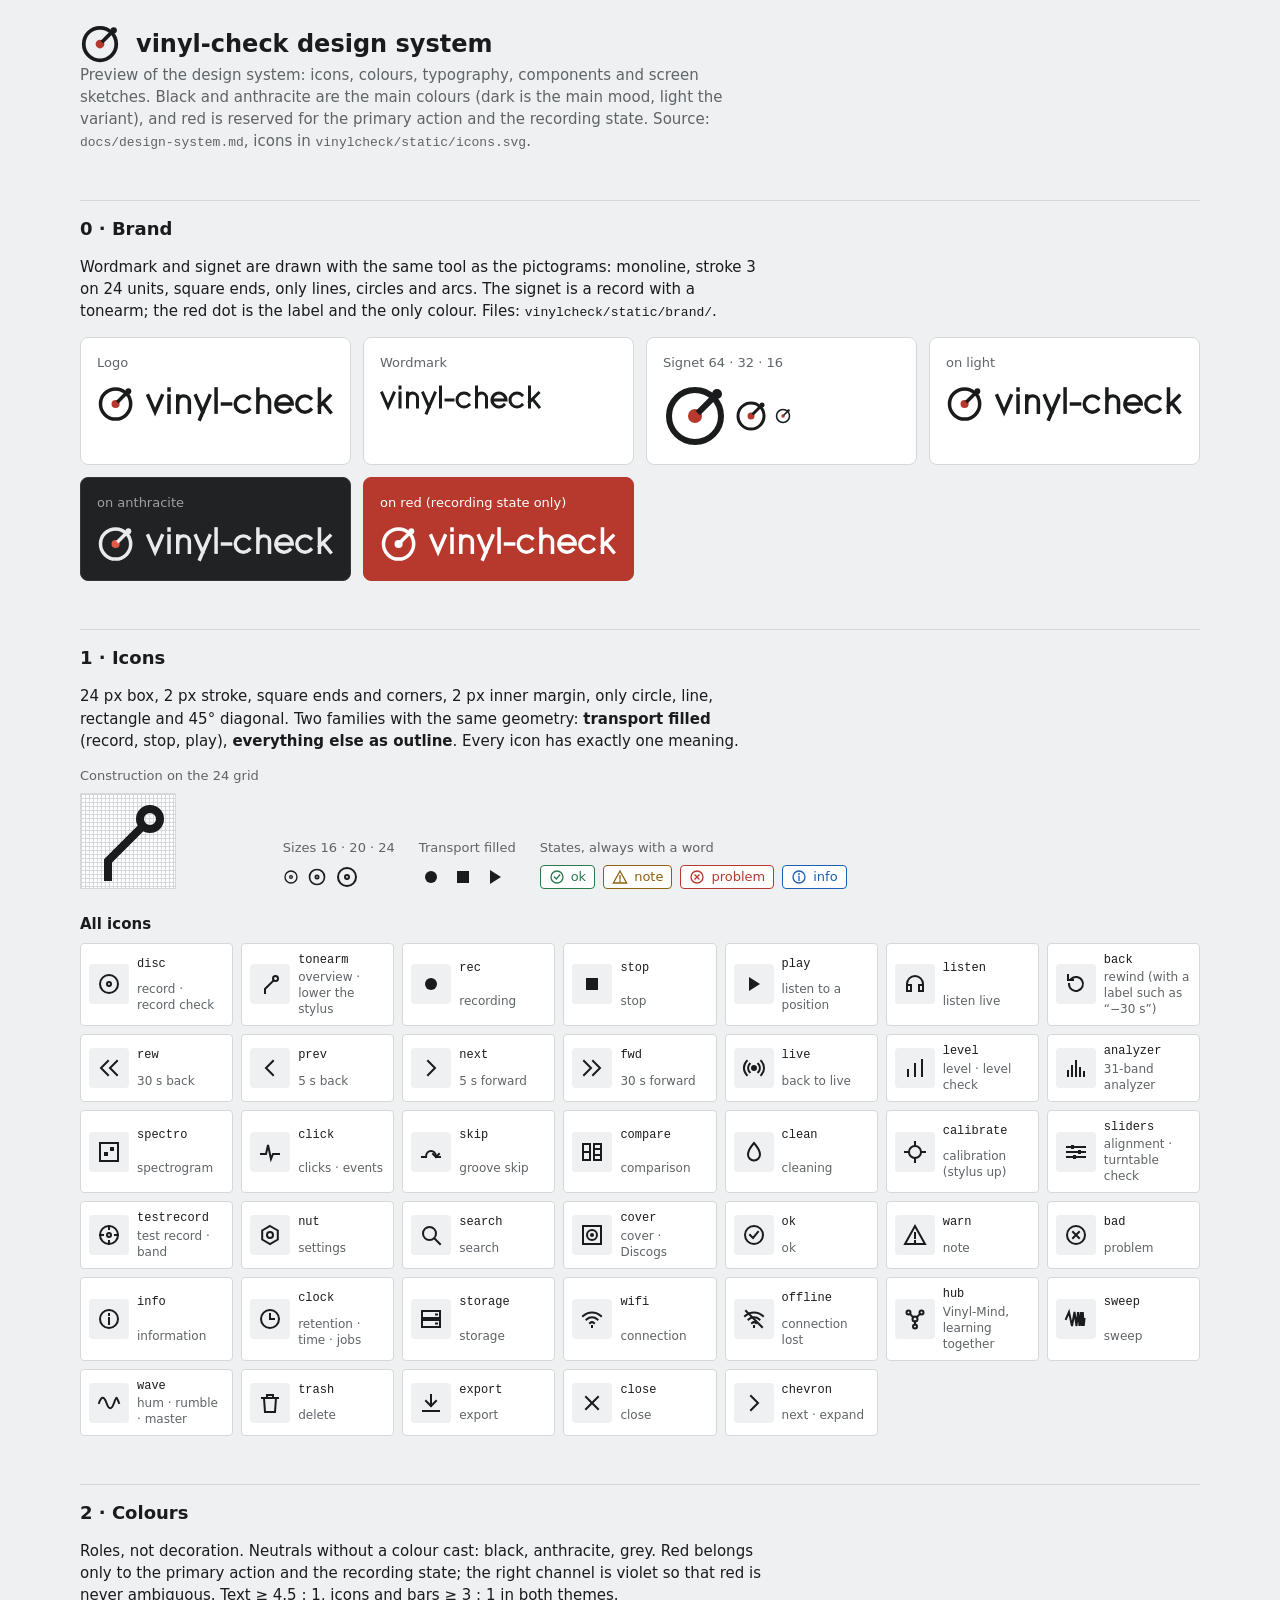
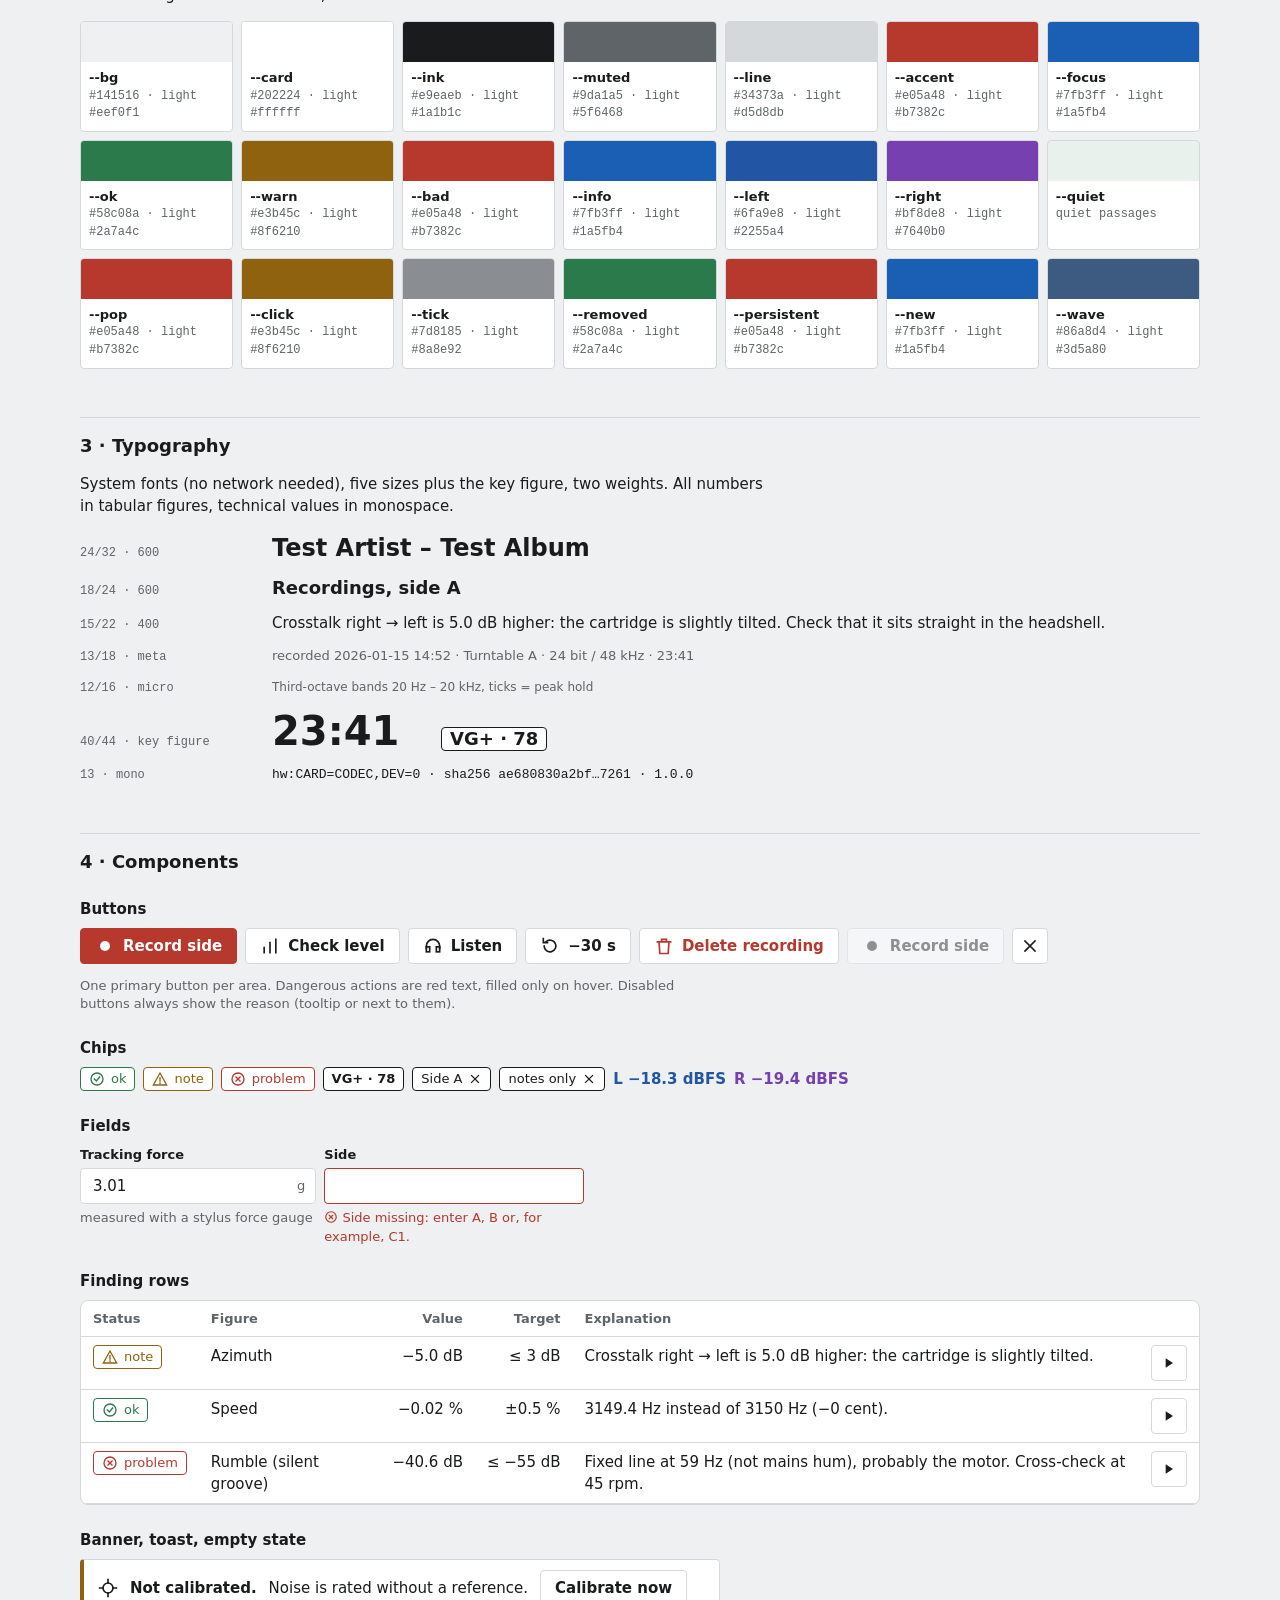
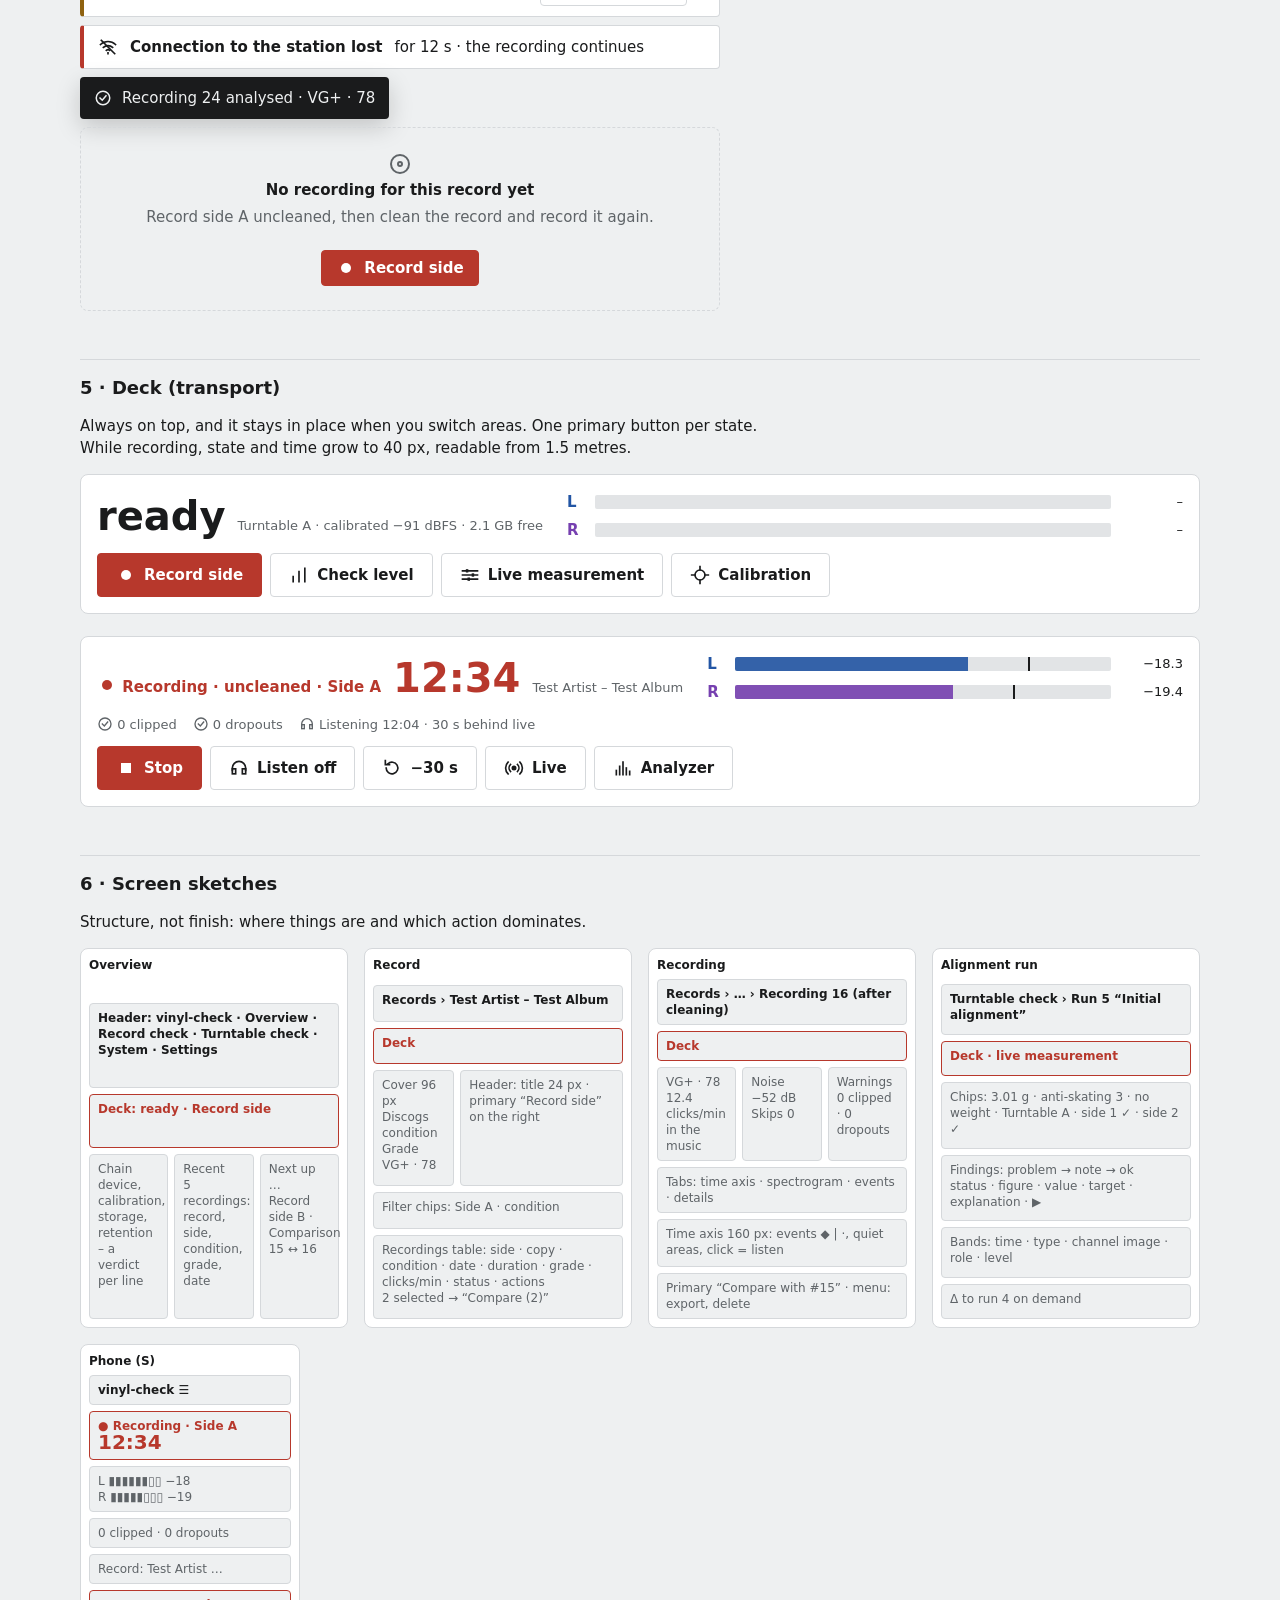
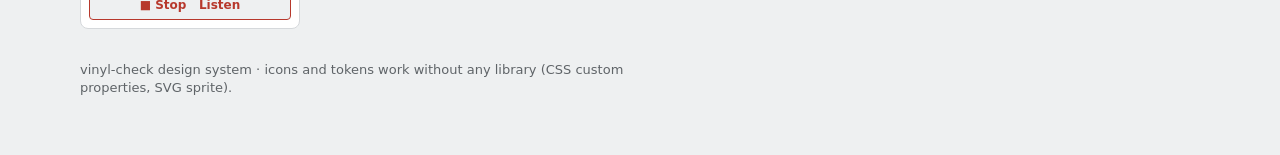
==== commit ad468818: "Settings → Vinyl-Mind in the web interface Below network access: a short explanation, the switches C" ====
--- a/docs/design-preview.html
+++ b/docs/design-preview.html
@@ -159,6 +159,7 @@
 <symbol id="i-storage" viewBox="0 0 24 24"><g fill="none" stroke="currentColor" stroke-width="2" stroke-linecap="square" stroke-linejoin="miter"><rect x="3" y="4" width="18" height="7"/><rect x="3" y="13" width="18" height="7"/><path d="M17 7.5h1M17 16.5h1"/></g></symbol>
 <symbol id="i-wifi" viewBox="0 0 24 24"><g fill="none" stroke="currentColor" stroke-width="2" stroke-linecap="square" stroke-linejoin="miter"><path d="M3 9a13 13 0 0 1 18 0"/><path d="M6.5 12.5a8 8 0 0 1 11 0"/><path d="M10 16a3 3 0 0 1 4 0"/><path d="M12 19v1"/></g></symbol>
 <symbol id="i-offline" viewBox="0 0 24 24"><g fill="none" stroke="currentColor" stroke-width="2" stroke-linecap="square" stroke-linejoin="miter"><path d="M3 9a13 13 0 0 1 18 0"/><path d="M6.5 12.5a8 8 0 0 1 11 0"/><path d="M10 16a3 3 0 0 1 4 0"/><path d="M12 19v1"/><path d="M4 4l16 16"/></g></symbol>
+<symbol id="i-hub" viewBox="0 0 24 24"><g fill="none" stroke="currentColor" stroke-width="2" stroke-linecap="square" stroke-linejoin="miter"><circle cx="12" cy="12" r="2.5"/><circle cx="5.5" cy="5.5" r="2"/><circle cx="18.5" cy="5.5" r="2"/><circle cx="12" cy="19.5" r="2"/><path d="M10.2 10.2 6.9 6.9M13.8 10.2l3.3-3.3M12 14.5v3"/></g></symbol>
 <symbol id="i-sweep" viewBox="0 0 24 24"><g fill="none" stroke="currentColor" stroke-width="2" stroke-linecap="square" stroke-linejoin="miter"><path d="M2 12 5 5l3 14 2.5-14 2 14 1.5-14 1.5 14 1.2-14 1.1 14 1-14 .9 14 .8-7"/></g></symbol>
 <symbol id="i-wave" viewBox="0 0 24 24"><g fill="none" stroke="currentColor" stroke-width="2" stroke-linecap="square" stroke-linejoin="miter"><path d="M2 12c2.5-7 5-7 7.5 0s5 7 7.5 0 2.5-7 5 0"/></g></symbol>
 <symbol id="i-trash" viewBox="0 0 24 24"><g fill="none" stroke="currentColor" stroke-width="2" stroke-linecap="square" stroke-linejoin="miter"><path d="M4 7h16M9 7V4h6v3M6 7l1 14h10l1-14"/></g></symbol>
@@ -288,6 +289,7 @@
 <div class="ic"><div class="ic-box"><svg class="i" width="24" height="24" aria-hidden="true"><use href="#i-storage"/></svg></div><code>storage</code><span>storage</span></div>
 <div class="ic"><div class="ic-box"><svg class="i" width="24" height="24" aria-hidden="true"><use href="#i-wifi"/></svg></div><code>wifi</code><span>connection</span></div>
 <div class="ic"><div class="ic-box"><svg class="i" width="24" height="24" aria-hidden="true"><use href="#i-offline"/></svg></div><code>offline</code><span>connection lost</span></div>
+<div class="ic"><div class="ic-box"><svg class="i" width="24" height="24" aria-hidden="true"><use href="#i-hub"/></svg></div><code>hub</code><span>Vinyl-Mind, learning together</span></div>
 <div class="ic"><div class="ic-box"><svg class="i" width="24" height="24" aria-hidden="true"><use href="#i-sweep"/></svg></div><code>sweep</code><span>sweep</span></div>
 <div class="ic"><div class="ic-box"><svg class="i" width="24" height="24" aria-hidden="true"><use href="#i-wave"/></svg></div><code>wave</code><span>hum · rumble · master</span></div>
 <div class="ic"><div class="ic-box"><svg class="i" width="24" height="24" aria-hidden="true"><use href="#i-trash"/></svg></div><code>trash</code><span>delete</span></div>
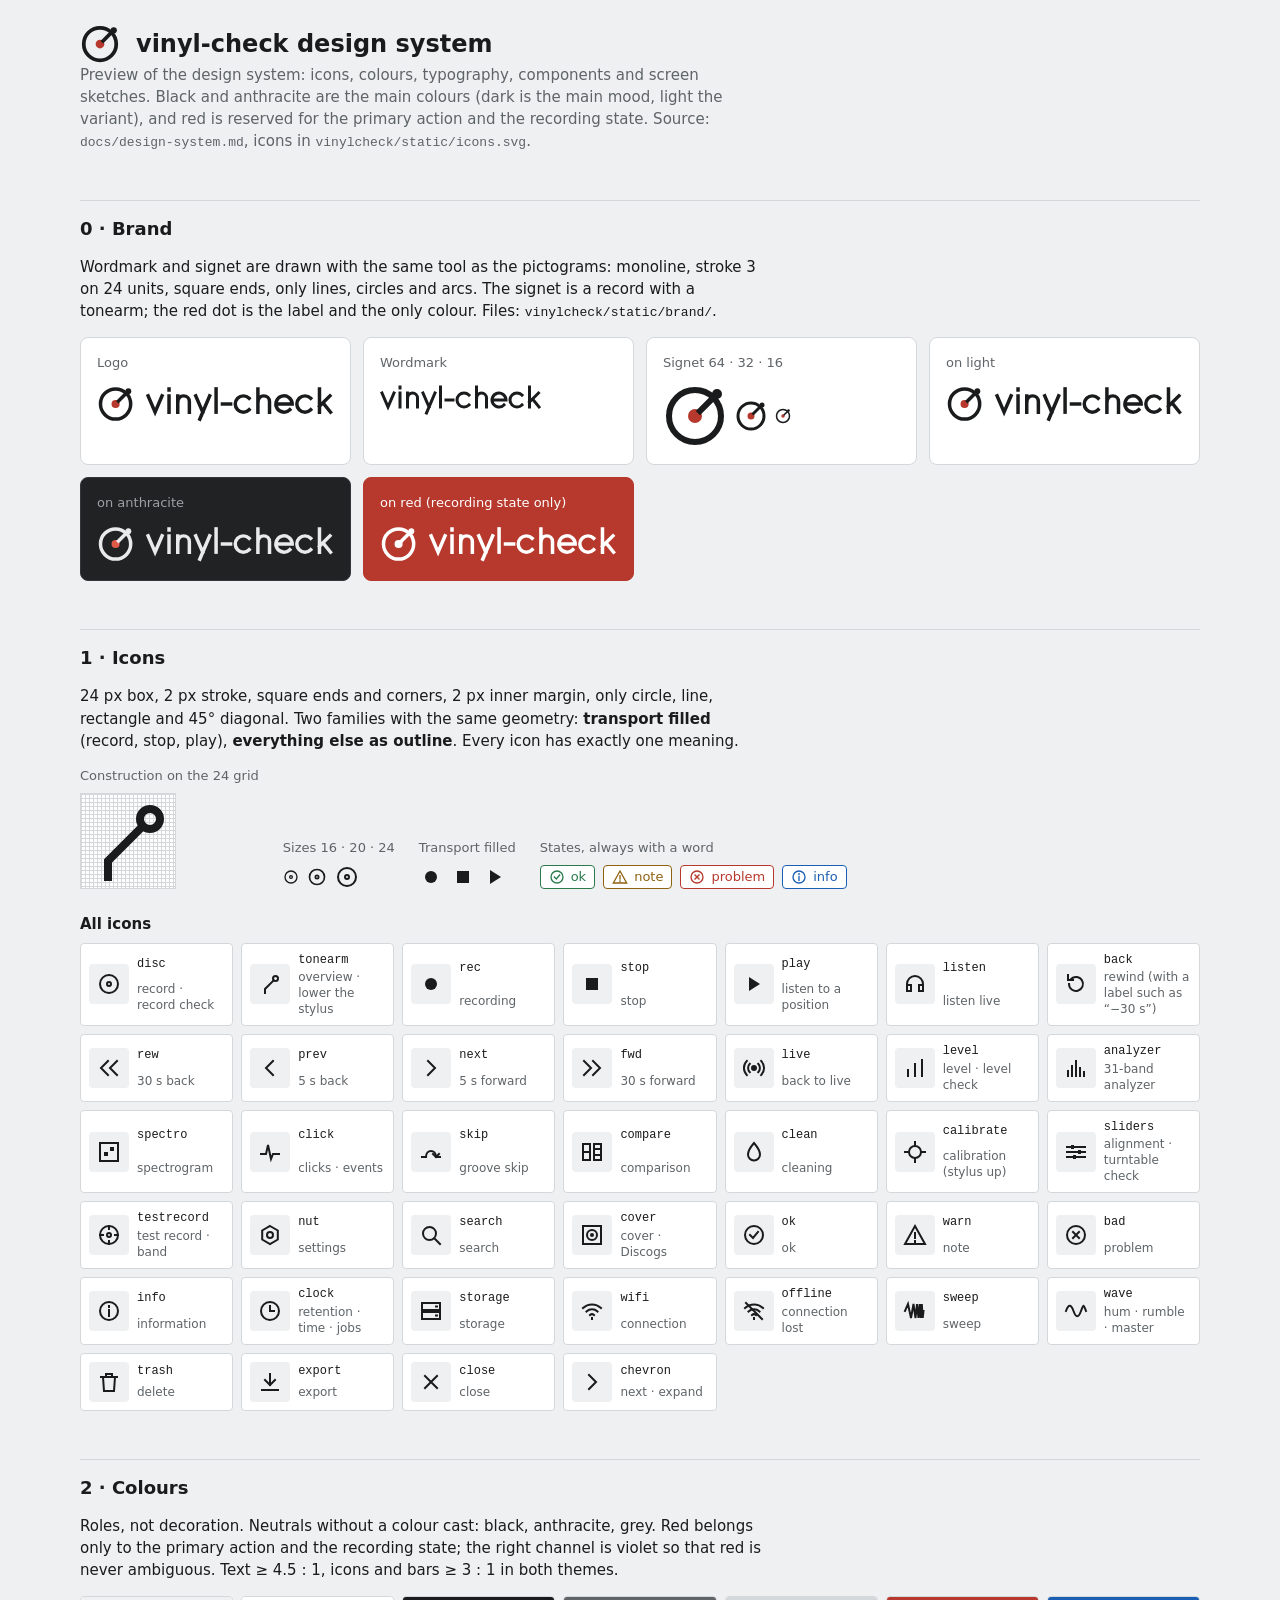
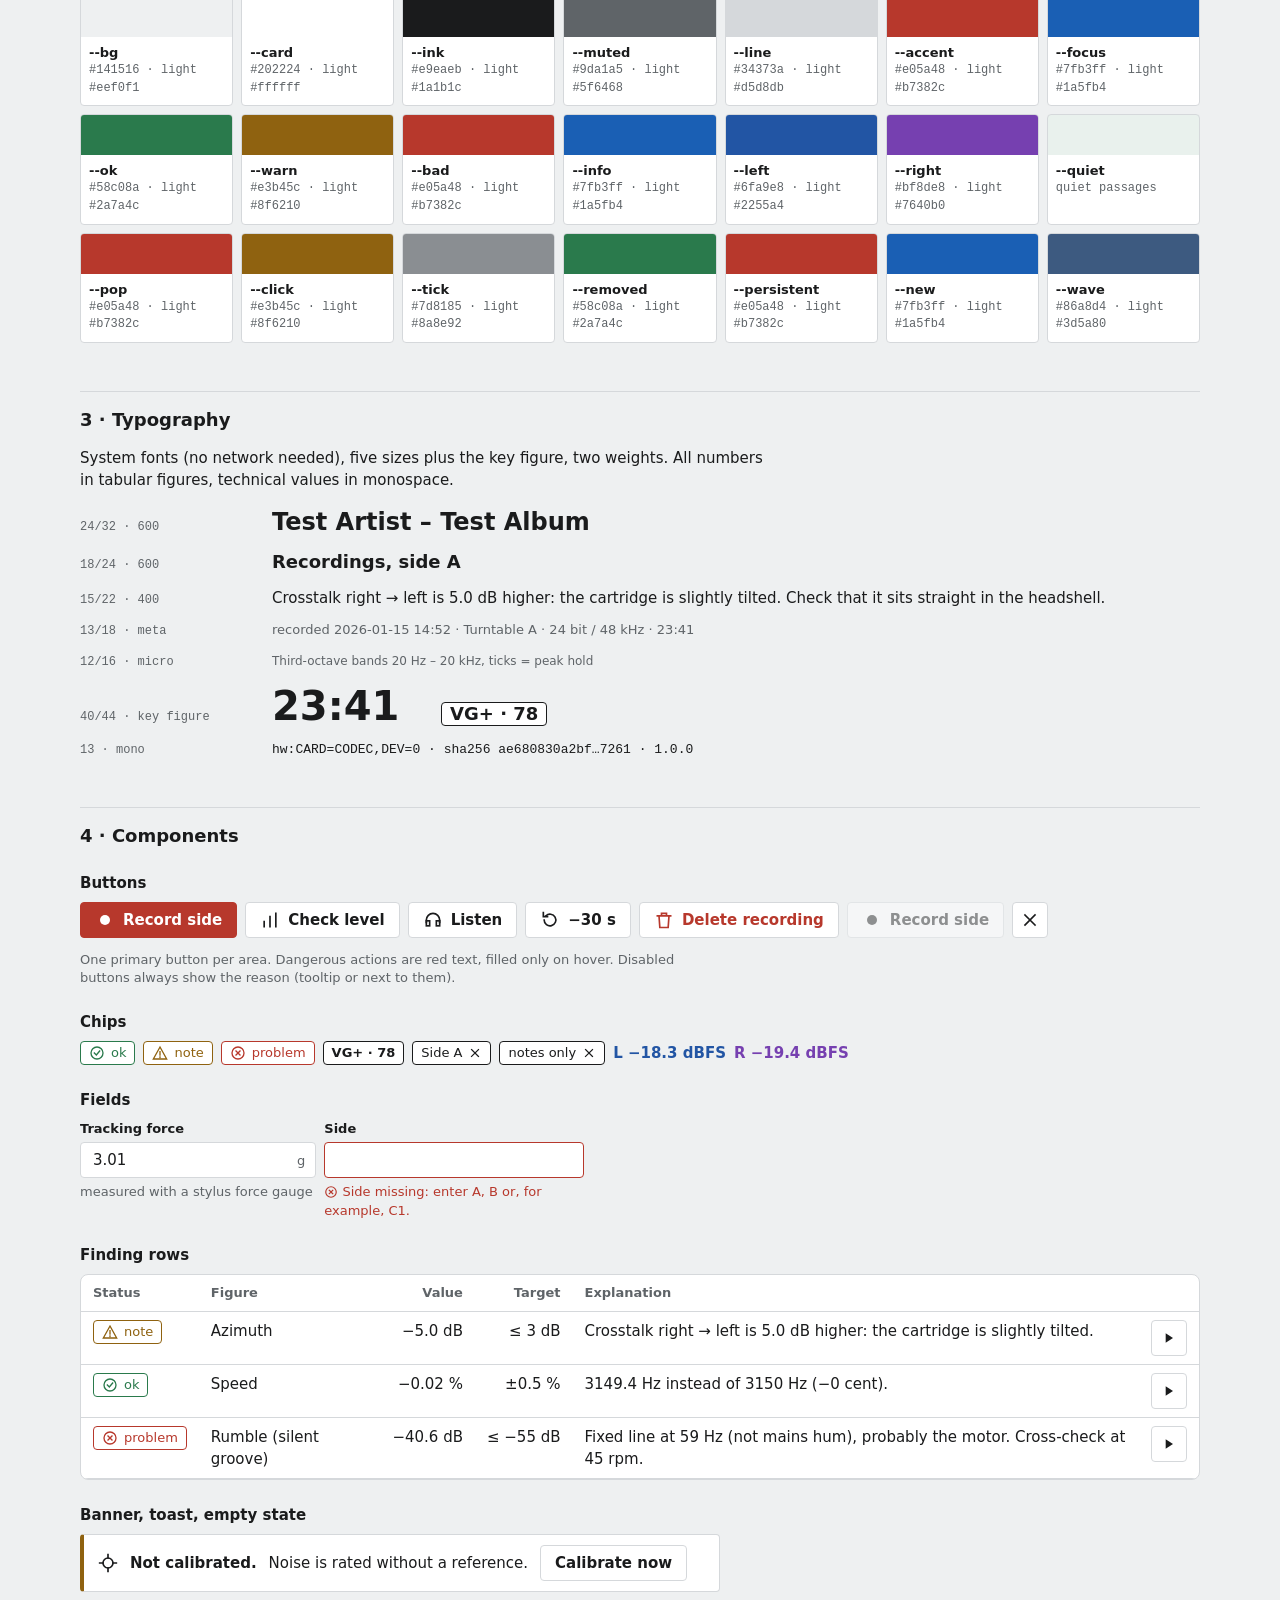
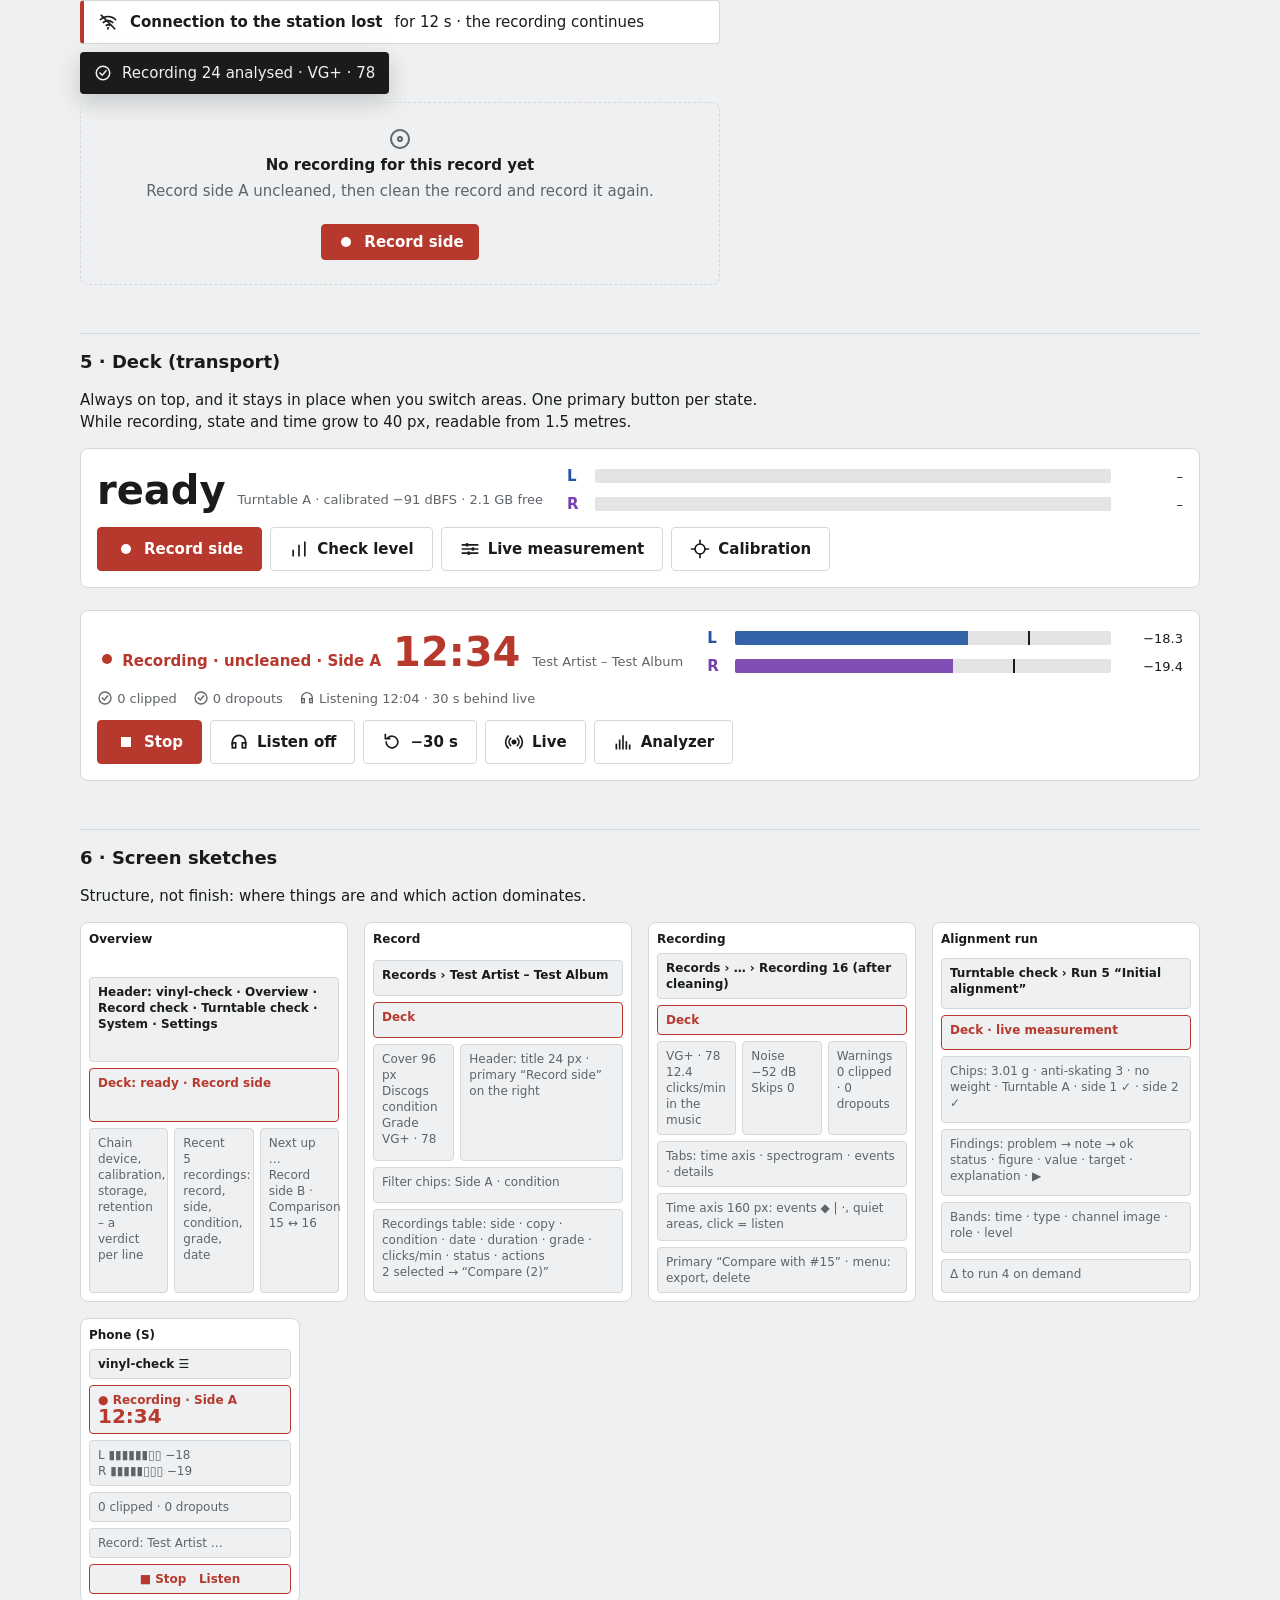
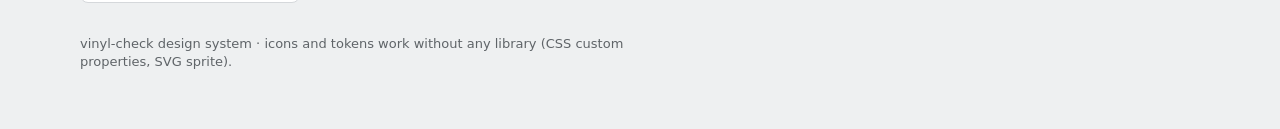
==== commit 661f7f87: "Initial commit" ====
--- a/docs/design-preview.html
+++ b/docs/design-preview.html
@@ -159,7 +159,6 @@
 <symbol id="i-storage" viewBox="0 0 24 24"><g fill="none" stroke="currentColor" stroke-width="2" stroke-linecap="square" stroke-linejoin="miter"><rect x="3" y="4" width="18" height="7"/><rect x="3" y="13" width="18" height="7"/><path d="M17 7.5h1M17 16.5h1"/></g></symbol>
 <symbol id="i-wifi" viewBox="0 0 24 24"><g fill="none" stroke="currentColor" stroke-width="2" stroke-linecap="square" stroke-linejoin="miter"><path d="M3 9a13 13 0 0 1 18 0"/><path d="M6.5 12.5a8 8 0 0 1 11 0"/><path d="M10 16a3 3 0 0 1 4 0"/><path d="M12 19v1"/></g></symbol>
 <symbol id="i-offline" viewBox="0 0 24 24"><g fill="none" stroke="currentColor" stroke-width="2" stroke-linecap="square" stroke-linejoin="miter"><path d="M3 9a13 13 0 0 1 18 0"/><path d="M6.5 12.5a8 8 0 0 1 11 0"/><path d="M10 16a3 3 0 0 1 4 0"/><path d="M12 19v1"/><path d="M4 4l16 16"/></g></symbol>
-<symbol id="i-hub" viewBox="0 0 24 24"><g fill="none" stroke="currentColor" stroke-width="2" stroke-linecap="square" stroke-linejoin="miter"><circle cx="12" cy="12" r="2.5"/><circle cx="5.5" cy="5.5" r="2"/><circle cx="18.5" cy="5.5" r="2"/><circle cx="12" cy="19.5" r="2"/><path d="M10.2 10.2 6.9 6.9M13.8 10.2l3.3-3.3M12 14.5v3"/></g></symbol>
 <symbol id="i-sweep" viewBox="0 0 24 24"><g fill="none" stroke="currentColor" stroke-width="2" stroke-linecap="square" stroke-linejoin="miter"><path d="M2 12 5 5l3 14 2.5-14 2 14 1.5-14 1.5 14 1.2-14 1.1 14 1-14 .9 14 .8-7"/></g></symbol>
 <symbol id="i-wave" viewBox="0 0 24 24"><g fill="none" stroke="currentColor" stroke-width="2" stroke-linecap="square" stroke-linejoin="miter"><path d="M2 12c2.5-7 5-7 7.5 0s5 7 7.5 0 2.5-7 5 0"/></g></symbol>
 <symbol id="i-trash" viewBox="0 0 24 24"><g fill="none" stroke="currentColor" stroke-width="2" stroke-linecap="square" stroke-linejoin="miter"><path d="M4 7h16M9 7V4h6v3M6 7l1 14h10l1-14"/></g></symbol>
@@ -289,7 +288,6 @@
 <div class="ic"><div class="ic-box"><svg class="i" width="24" height="24" aria-hidden="true"><use href="#i-storage"/></svg></div><code>storage</code><span>storage</span></div>
 <div class="ic"><div class="ic-box"><svg class="i" width="24" height="24" aria-hidden="true"><use href="#i-wifi"/></svg></div><code>wifi</code><span>connection</span></div>
 <div class="ic"><div class="ic-box"><svg class="i" width="24" height="24" aria-hidden="true"><use href="#i-offline"/></svg></div><code>offline</code><span>connection lost</span></div>
-<div class="ic"><div class="ic-box"><svg class="i" width="24" height="24" aria-hidden="true"><use href="#i-hub"/></svg></div><code>hub</code><span>Vinyl-Mind, learning together</span></div>
 <div class="ic"><div class="ic-box"><svg class="i" width="24" height="24" aria-hidden="true"><use href="#i-sweep"/></svg></div><code>sweep</code><span>sweep</span></div>
 <div class="ic"><div class="ic-box"><svg class="i" width="24" height="24" aria-hidden="true"><use href="#i-wave"/></svg></div><code>wave</code><span>hum · rumble · master</span></div>
 <div class="ic"><div class="ic-box"><svg class="i" width="24" height="24" aria-hidden="true"><use href="#i-trash"/></svg></div><code>trash</code><span>delete</span></div>
